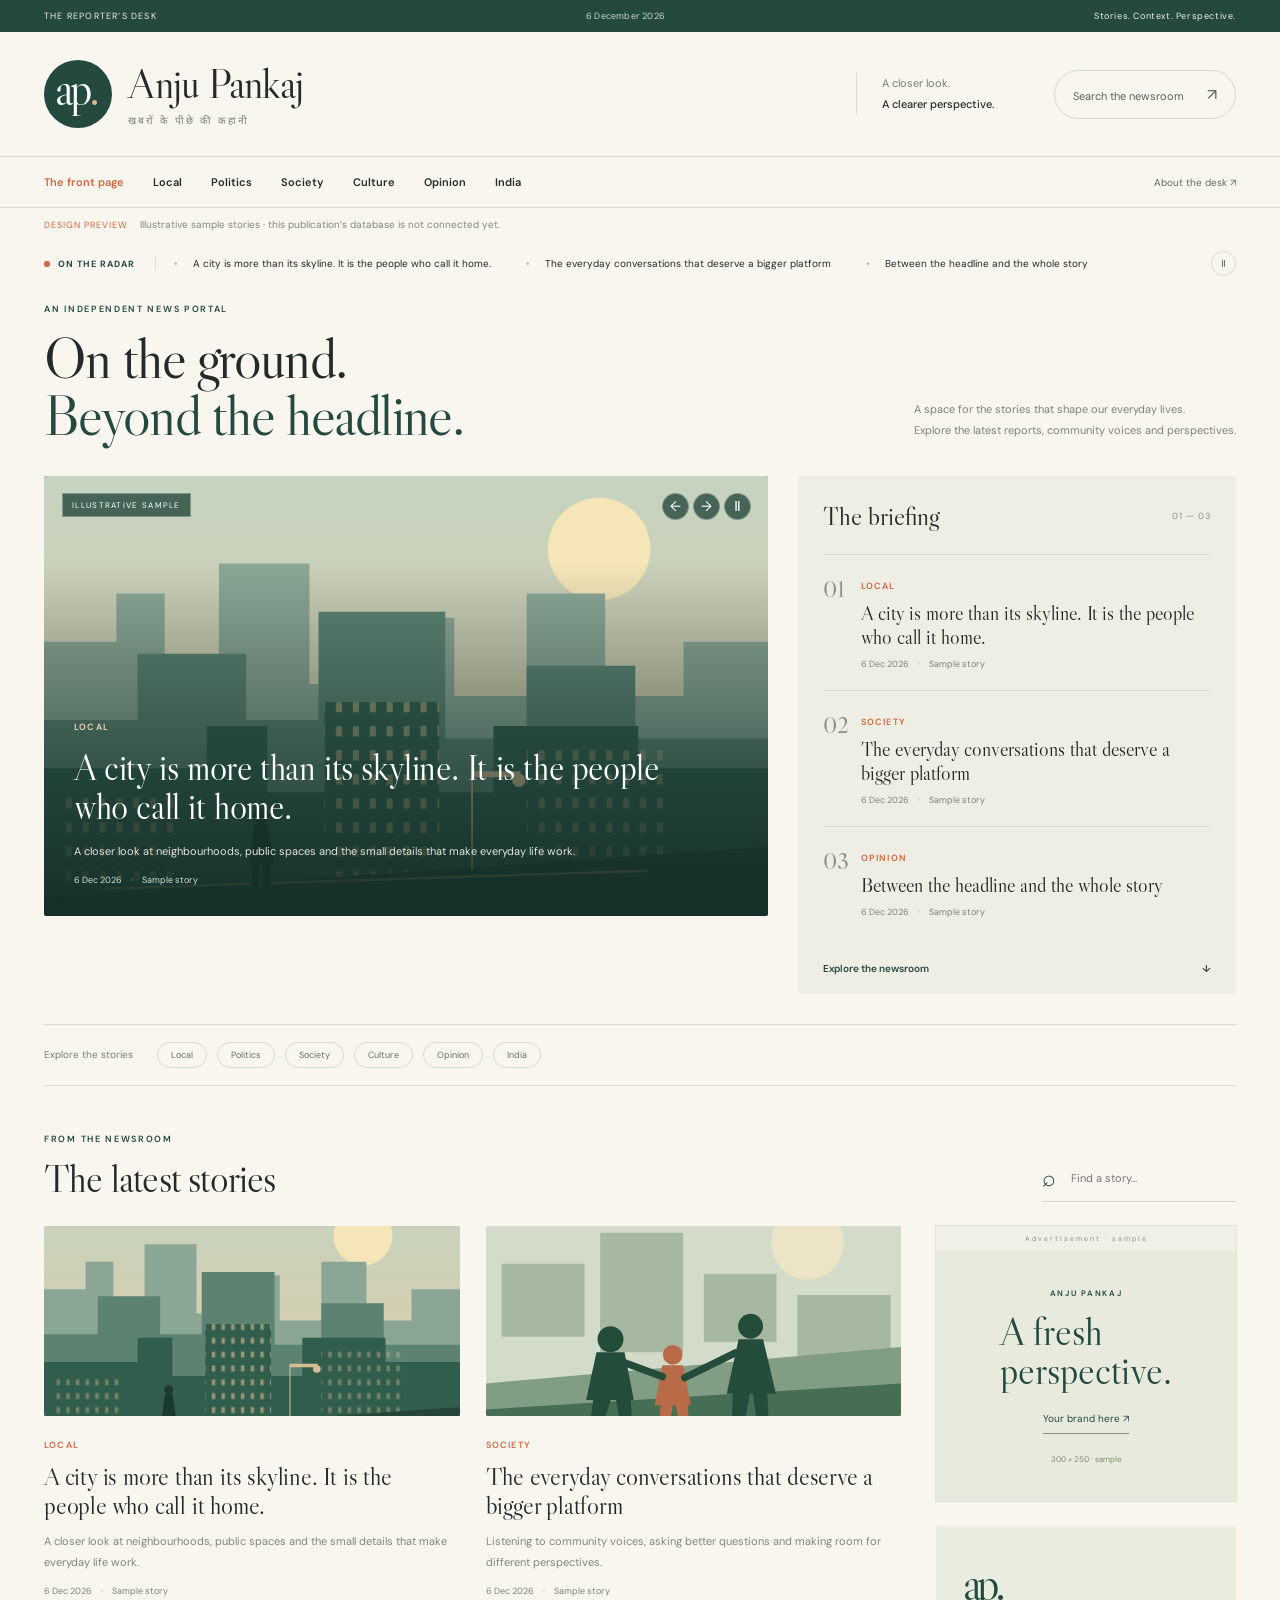
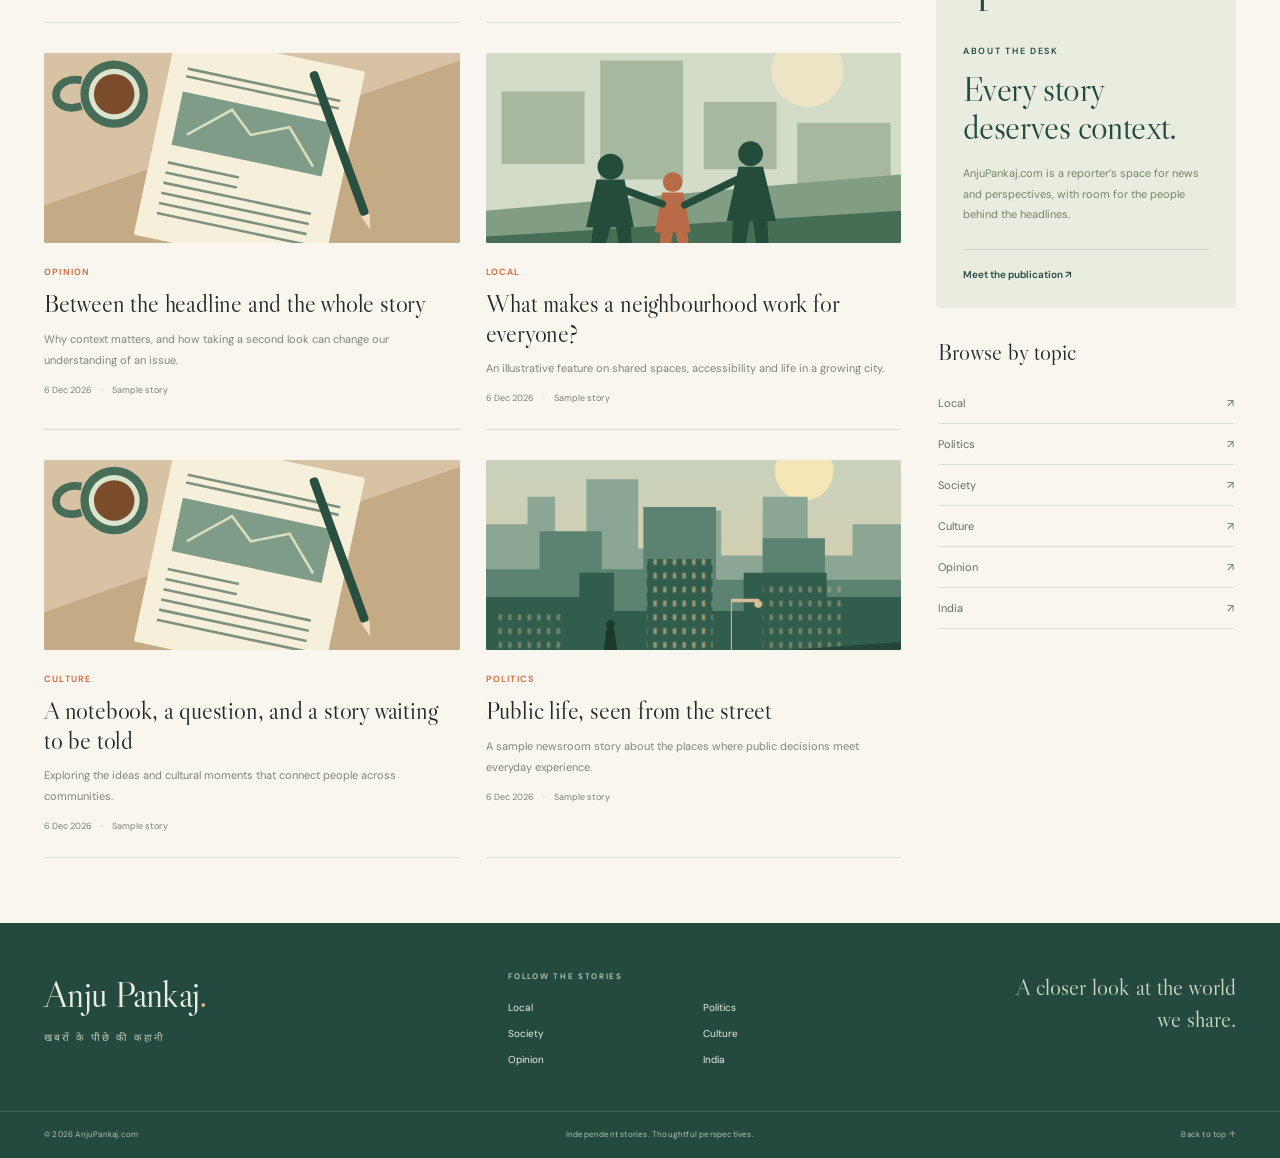
==== index.html @ fd70f6ae "Build independent AnjuPankaj reporter portal with editorial design, CMS, ads and Hostinger uploader" ====
<!doctype html><html lang="en"><head><meta charset="utf-8"><meta name="viewport" content="width=device-width,initial-scale=1"><title>Anju Pankaj | The Reporter’s Desk</title><meta name="description" content="Anju Pankaj — news, perspectives and stories from the ground."><meta name="theme-color" content="#244a40"><link rel="icon" href="/favicon.svg"><link rel="stylesheet" href="/portal.css?v=1"></head><body>
<div class="edition-bar"><div class="shell"><span>THE REPORTER’S DESK</span><time id="editionDate"></time><span class="edition-right">Stories. Context. Perspective.</span></div></div>
<header class="masthead shell"><a class="brand" href="/" aria-label="Anju Pankaj home"><span class="brand-icon">ap<span>.</span></span><span class="brand-name">Anju Pankaj<small>खबरों के पीछे की कहानी</small></span></a><div class="masthead-note">A closer look.<br><strong>A clearer perspective.</strong></div><button class="search-open" onclick="document.getElementById('search').focus()" aria-label="Search stories">Search the newsroom <span>↗</span></button></header>
<div class="nav-wrap"><nav class="shell navigation" aria-label="Categories"><div id="categoryNav"><a href="/" class="selected">The front page</a></div><a href="#about" class="desk-link">About the desk ↗</a></nav></div>
<div id="previewNotice" class="preview-note shell" hidden>DESIGN PREVIEW <span>Illustrative sample stories · this publication’s database is not connected yet.</span></div>
<div class="shell ticker"><span class="live-label"><i></i> ON THE RADAR</span><div id="recentLinks" class="ticker-links"></div><button id="tickerPause" type="button" onclick="toggleTicker()" aria-label="Pause recent headlines" aria-pressed="false">Ⅱ</button></div>
<main class="shell" id="mainContent"><section class="desk-intro" id="deskIntro"><div><span class="eyebrow">AN INDEPENDENT NEWS PORTAL</span><h1>On the ground.<br><em>Beyond the headline.</em></h1></div><p>A space for the stories that shape our everyday lives.<br>Explore the latest reports, community voices and perspectives.</p></section>
<section id="featuredSection" class="featured-layout" aria-label="Featured stories"><div id="featuredStory"></div><aside class="briefing"><div class="section-title"><h2>The briefing</h2><span>01 — 03</span></div><div id="briefingPosts"></div><a class="text-link" href="#latest">Explore the newsroom <span>↓</span></a></aside></section>
<div class="topic-strip"><span>Explore the stories</span><div id="topicLinks"></div></div>
<section id="latest" class="latest-section"><div class="section-title large"><div><span class="eyebrow">FROM THE NEWSROOM</span><h2 id="feedTitle">The latest stories<span>.</span></h2></div><label class="search-box"><span aria-hidden="true">⌕</span><input id="search" type="search" placeholder="Find a story…" aria-label="Search posts"></label></div><p id="feedState" role="status" aria-live="polite"></p><div class="news-layout"><div><div id="storyGrid" class="story-grid"></div><button id="loadMore" class="load-more" onclick="loadMoreStories()" hidden>More from the newsroom <span>↓</span></button></div><aside class="right-rail"><div id="homeAd"></div><div class="desk-card" id="about"><span class="monogram">ap.</span><span class="eyebrow">ABOUT THE DESK</span><h2>Every story<br>deserves context.</h2><p>AnjuPankaj.com is a reporter’s space for news and perspectives, with room for the people behind the headlines.</p><a class="text-link" href="/?page=about">Meet the publication ↗</a></div><div class="rail-topics"><h3>Browse by topic</h3><div id="railCategories"></div></div></aside></div></section></main>
<footer><div class="shell footer-main"><a class="footer-brand" href="/">Anju Pankaj<span>.</span><small>खबरों के पीछे की कहानी</small></a><div><span class="eyebrow">FOLLOW THE STORIES</span><nav id="footerCategories" aria-label="Footer categories"></nav></div><p>A closer look at the world<br>we share.</p></div><div class="shell footer-bottom"><span>© <span id="year"></span> AnjuPankaj.com</span><span>Independent stories. Thoughtful perspectives.</span><a href="#top" onclick="window.scrollTo({top:0,behavior:'smooth'});return false">Back to top ↑</a></div></footer>
<script src="/db-config.js"></script><script src="/media-urls.js"></script><script src="/db-client.js"></script><script src="/content-safe.js"></script><script src="/ads-render.js"></script><script src="/sample-content.js"></script><script src="/portal.js"></script></body></html>
---- portal.css ----
@import url('https://fonts.googleapis.com/css2?family=DM+Sans:wght@400;500;600;700&family=Libre+Caslon+Display&family=Noto+Sans+Devanagari:wght@400;500;600;700&display=swap');
:root{--paper:#f8f6ef;--ink:#252a29;--green:#244a40;--accent:#d7663b;--line:#d9dcd2;--muted:#767d75;--serif:'Libre Caslon Display',Georgia,serif}*{box-sizing:border-box}body{margin:0;background:var(--paper);color:var(--ink);font-family:'DM Sans','Noto Sans Devanagari',sans-serif;font-size:14px}a{color:inherit;text-decoration:none}a:hover{color:var(--accent)}button,input{font:inherit}button{cursor:pointer}button,a,input{touch-action:manipulation}a:focus-visible,button:focus-visible,input:focus-visible{outline:3px solid var(--accent);outline-offset:5px}[hidden]{display:none!important}img{max-width:100%;display:block}.shell{max-width:1340px;margin:auto;padding-left:44px;padding-right:44px}.edition-bar{background:var(--green);color:#f0eee5;font-size:9px;letter-spacing:1.2px}.edition-bar>.shell{height:32px;display:flex;align-items:center;justify-content:space-between}.edition-bar time{letter-spacing:.2px;color:#c8d6cc}.edition-right{letter-spacing:.6px}.masthead{height:124px;display:flex;align-items:center;justify-content:space-between}.brand{display:flex;align-items:center;gap:16px}.brand-icon{display:block;font-family:var(--serif);font-size:48px;font-weight:500;letter-spacing:-4px;width:68px;height:68px;line-height:1.2;background:var(--green);color:white;border-radius:50%;text-align:center;padding-right:6px}.brand-icon>span{color:#e6b490}.brand-name{font:42px var(--serif);letter-spacing:-1px;line-height:1}.brand-name small{display:block;font-family:'Noto Sans Devanagari';font-size:10px;letter-spacing:2px;color:#7b8279;margin-top:13px}.masthead-note{font-size:11px;line-height:1.9;color:var(--muted);border-left:1px solid var(--line);padding-left:25px;margin-left:auto;margin-right:60px}.masthead-note strong{font-weight:500;color:var(--ink)}.search-open{border:1px solid #d4d9cf;background:transparent;border-radius:30px;padding:13px 18px;font-size:11px;color:#586456}.search-open span{margin-left:20px;font-size:16px}.nav-wrap{border-top:1px solid var(--line);border-bottom:1px solid var(--line)}.navigation{min-height:50px;display:flex;align-items:center;justify-content:space-between;gap:20px}.navigation #categoryNav{display:flex;align-items:center;gap:29px;font-size:11px;font-weight:600;overflow-x:auto;scrollbar-width:none}.navigation a{white-space:nowrap;padding:17px 0;display:block}.navigation a.selected{color:var(--accent)}.desk-link{color:#5f6c60;font-size:10px;flex-shrink:0}.preview-note{font-size:9px;letter-spacing:1px;color:var(--accent);padding-top:10px;display:flex;align-items:center;gap:12px}.preview-note span{letter-spacing:0;color:#83897f;font-size:10px}.ticker{display:flex;gap:20px;align-items:center;margin-top:20px;margin-bottom:27px;font-size:10px;overflow:hidden}.live-label{display:flex;align-items:center;gap:8px;font-size:9px;letter-spacing:1px;white-space:nowrap;color:var(--green);font-weight:700}.live-label i{width:6px;height:6px;background:var(--accent);border-radius:50%}.ticker-links{flex:1;overflow:hidden;border-left:1px solid var(--line);white-space:nowrap}.ticker-track{display:flex;gap:35px;min-width:max-content;animation:ticker 32s linear infinite;padding-left:18px}.ticker-links a{display:block}.ticker-links a:before{content:'•';color:#aab4a6;margin-right:15px}.ticker:hover .ticker-track,.ticker:focus-within .ticker-track,.ticker.paused .ticker-track{animation-play-state:paused}.ticker button{border:1px solid var(--line);background:transparent;color:#60745d;border-radius:50%;width:25px;height:25px;flex-shrink:0}@keyframes ticker{to{transform:translateX(-100%)}}.eyebrow{font-size:9px;font-weight:600;letter-spacing:1.7px;color:var(--green);display:block}.desk-intro{display:flex;align-items:flex-end;justify-content:space-between;gap:30px;margin-bottom:32px}.desk-intro h1{font:58px/.98 var(--serif);font-weight:400;letter-spacing:-1.7px;margin:15px 0 0}.desk-intro h1 em{font-style:normal;color:var(--green)}.desk-intro>p{font-size:11px;color:#7d837a;line-height:1.9;margin:0 0 3px;max-width:370px}.featured-layout{display:grid;grid-template-columns:minmax(0,1.65fr) minmax(280px,1fr);gap:30px;align-items:stretch}.featured-card{position:relative;height:440px;overflow:hidden;border-radius:3px;color:white;background:#264237}.featured-card>a{position:absolute;inset:0}.featured-card img{width:100%;height:100%;object-fit:cover}.featured-card:after{content:'';position:absolute;inset:0;background:linear-gradient(0deg,#152d27ed,transparent 80%);pointer-events:none}.featured-copy{position:absolute;inset:auto 30px 30px;z-index:1;pointer-events:none}.featured-copy a{pointer-events:auto}.featured-copy .category-label{color:#f0d1b8}.featured-copy h2{font:36px/1.08 var(--serif);letter-spacing:-.4px;font-weight:400;max-width:94%;margin:15px 0}.featured-copy p{font-size:11px;color:#e1e6dc;line-height:1.7;max-width:85%;margin:0}.category-label{font-size:9px;letter-spacing:1.2px;text-transform:uppercase;font-weight:600;color:var(--accent)}.meta{font-size:9px;color:#7b857b;display:flex;gap:9px;align-items:center;margin-top:13px}.featured-copy .meta{color:#d3dfd4}.sample-label{position:absolute;z-index:2;top:17px;left:18px;padding:6px 9px;border:1px solid #ffffff50;background:#183d32bb;font-size:8px;letter-spacing:1.3px;color:#fff}.hero-controls{position:absolute;right:17px;top:17px;z-index:3;display:flex;gap:4px}.hero-controls button{width:27px;height:27px;background:#183d32bb;color:#fff;border:1px solid #ffffff50;border-radius:50%}.briefing{background:#eeeee4;padding:24px 25px 19px;border-radius:3px}.section-title{display:flex;align-items:center;justify-content:space-between;margin-bottom:22px;gap:16px}.section-title h2{font:26px var(--serif);margin:0;font-weight:400}.section-title>span{font-size:9px;color:#8b9786;letter-spacing:1px}.brief-item{display:grid;grid-template-columns:25px 1fr;gap:13px;padding:20px 0;border-top:1px solid #d6d9cc}.brief-number{font:23px var(--serif);color:#879380}.brief-item h3{font:20px/1.2 var(--serif);font-weight:400;margin:8px 0 0}.brief-item .meta{margin-top:9px}.text-link{font-size:10px;color:var(--green);display:flex;justify-content:space-between;align-items:center;font-weight:600}.briefing>.text-link{margin-top:20px;padding-top:4px}.topic-strip{display:flex;align-items:center;gap:24px;border-top:1px solid var(--line);border-bottom:1px solid var(--line);padding:17px 0;margin:30px 0 47px}.topic-strip>span{font-size:10px;color:#78836f;white-space:nowrap}.topic-strip>div{display:flex;gap:10px;flex-wrap:wrap}.topic-strip a{font-size:9px;border:1px solid #d6dcd0;border-radius:20px;padding:6px 13px;color:#65745f}.large{align-items:flex-end;margin-bottom:24px}.large h2{font-size:39px;margin-top:9px;letter-spacing:-.8px}.large h2>span{color:var(--accent)}.search-box{display:flex;gap:10px;align-items:center;border-bottom:1px solid #cfd8ca;padding:8px 0;color:var(--green)}.search-box>span{font-size:23px}.search-box input{border:0;background:transparent;width:170px;font-size:11px;padding:5px;color:var(--ink)}.news-layout{display:grid;grid-template-columns:minmax(0,1fr) 300px;gap:35px}.story-grid{display:grid;grid-template-columns:1fr 1fr;column-gap:26px;row-gap:30px}.story-card{padding-bottom:25px;border-bottom:1px solid var(--line);min-width:0}.story-image{display:block;height:190px;background:#e3e8de;overflow:hidden;margin-bottom:18px;border-radius:2px}.story-image img{height:100%;width:100%;object-fit:cover;transition:transform .3s}.story-image:hover img{transform:scale(1.03)}.story-card h3{font:25px/1.18 var(--serif);font-weight:400;letter-spacing:-.2px;margin:10px 0}.story-card p{font-size:11px;color:#80877d;line-height:1.9;margin:0;display:-webkit-box;-webkit-line-clamp:2;-webkit-box-orient:vertical;overflow:hidden}.load-more{width:100%;background:transparent;border:1px solid #d0d8cb;padding:14px 20px;font-size:11px;color:var(--green);display:flex;align-items:center;justify-content:space-between;margin-top:30px}.right-rail{display:flex;flex-direction:column;gap:25px}.desk-card{padding:27px;background:#e9eddf;color:var(--green);border-radius:3px}.monogram{display:block;font:48px var(--serif);letter-spacing:-5px;margin-bottom:32px}.desk-card h2{font:35px/1.1 var(--serif);font-weight:400;margin:13px 0 16px;letter-spacing:-.6px}.desk-card p{font-size:11px;line-height:1.9;color:#77836b}.desk-card .text-link{padding-top:18px;margin-top:24px;border-top:1px solid #cfd7c2}.rail-topics{padding:5px 2px}.rail-topics h3{font:23px var(--serif);font-weight:400;margin:0 0 17px}.rail-topics a{display:flex;justify-content:space-between;padding:13px 0;border-bottom:1px solid var(--line);font-size:11px;color:#63715e}.ad-wrap{width:300px;max-width:100%;margin:0 auto;background:#f0f0e7;border:1px solid #dfe2d4}.ad-label{display:block;text-align:center;font-size:7px;letter-spacing:2px;color:#8a9581;padding:8px 0}.rail-ad{width:298px;height:250px;display:flex;align-items:center;justify-content:center;flex-direction:column;background:#e7eadd;color:var(--green);padding:20px}.rail-ad .eyebrow{font-size:8px}.rail-ad strong{font:39px/1 var(--serif);font-weight:400;margin:14px 0}.rail-ad em{font-style:normal;font-size:10px;border-bottom:1px solid #829478;padding:8px 0}.rail-ad .size{font-size:8px;margin-top:20px;color:#7c8e70}.direct-banner,.direct-banner img{width:300px;height:250px;display:block;object-fit:cover}.story-grid>.feed-ad{grid-column:1/-1}#feedState{font-size:12px;color:#687762;line-height:1.8}.empty-state{padding:45px 20px;background:#eef0e7;border:1px solid var(--line);grid-column:1/-1;line-height:1.8}.empty-state h2{font:30px var(--serif);font-weight:400}.article-layout{display:grid;grid-template-columns:minmax(0,1fr) 300px;gap:40px;padding:28px 0 55px}.article-page{max-width:800px}.article-page h1{font:54px/1.1 var(--serif);font-weight:400;letter-spacing:-1px;margin:25px 0}.article-hero{width:100%;height:auto;max-height:520px;object-fit:cover;margin:30px 0}.article-body{font-size:17px;line-height:1.95;color:#495747;overflow-wrap:anywhere}.article-body img{max-width:100%;height:auto;margin:20px auto}.article-body table{display:block;overflow:auto}.article-body blockquote{border-left:3px solid var(--accent);padding:12px 20px;margin-left:0;background:#edf0e6}.article-tags{display:flex;flex-wrap:wrap;gap:10px;margin-top:28px}.article-tags a{border:1px solid var(--line);padding:8px 12px;font-size:11px}.no-image{height:100%;width:100%;display:grid;place-items:center;background:#dce4d7;font:48px var(--serif);color:#70826b}.about-page{max-width:760px;padding:35px 0 60px}.about-page h1{font:60px var(--serif);font-weight:400}.about-page p{font-size:16px;line-height:1.9;color:#697565}footer{background:var(--green);color:#ebeee2;margin-top:65px}.footer-main{display:grid;grid-template-columns:1.1fr 1fr .8fr;gap:50px;align-items:start;padding-top:48px;padding-bottom:45px}.footer-brand{font:37px var(--serif);letter-spacing:-.7px}.footer-brand>span{color:#e4ac82}.footer-brand small{display:block;font:10px 'Noto Sans Devanagari';letter-spacing:2px;margin-top:15px;color:#bccab5}.footer-main .eyebrow{color:#b8c9b1;font-size:8px}.footer-main nav{display:grid;grid-template-columns:1fr 1fr;gap:13px;font-size:10px;margin-top:20px}.footer-main>p{font:23px/1.4 var(--serif);margin:0;text-align:right;color:#cbd7c0}.footer-bottom{border-top:1px solid #ffffff20;padding-top:17px;padding-bottom:19px;display:flex;justify-content:space-between;gap:20px;font-size:8px;letter-spacing:.2px;color:#b0c4a9}
@media(max-width:1050px){.shell{padding-left:26px;padding-right:26px}.masthead-note{margin-right:25px}.navigation #categoryNav{gap:20px}.desk-intro h1{font-size:51px}.desk-intro>p{max-width:285px}.featured-layout{gap:24px;grid-template-columns:minmax(0,1.4fr) minmax(270px,1fr)}.featured-copy h2{font-size:32px}.briefing{padding:22px}.news-layout{gap:26px}.story-image{height:150px}.story-card h3{font-size:23px}.footer-main{gap:25px}}@media(max-width:780px){.masthead{height:110px}.masthead-note{display:none}.brand-name{font-size:36px}.brand-icon{width:60px;height:60px;font-size:42px}.desk-intro{align-items:flex-start}.desk-intro>p{max-width:220px}.featured-layout{grid-template-columns:1fr}.featured-card{height:420px}.briefing{padding:22px;display:grid;grid-template-columns:1fr}.briefing #briefingPosts{display:grid;grid-template-columns:repeat(3,1fr);gap:18px}.brief-item{display:block;padding:16px 0 0}.brief-number{font-size:17px}.brief-item h3{font-size:20px}.briefing>.text-link{margin-top:15px}.news-layout{grid-template-columns:minmax(0,1fr) 300px;gap:20px}.story-grid{grid-template-columns:1fr;gap:22px}.story-image{height:210px}.topic-strip{gap:15px}.article-layout{display:block}.article-rail{margin-top:35px}.footer-main{grid-template-columns:1fr 1fr}.footer-main>p{display:none}}@media(max-width:600px){.shell{padding-left:20px;padding-right:20px}.edition-right{display:none}.edition-bar>.shell{height:29px;font-size:8px}.brand{gap:11px}.brand-icon{width:48px;height:48px;font-size:35px;padding-right:4px;letter-spacing:-3px}.brand-name{font-size:31px}.brand-name small{font-size:8px;margin-top:10px;letter-spacing:1px}.masthead{height:98px}.search-open{font-size:0;border:0;padding:5px}.search-open span{font-size:24px;margin:0}.navigation{min-height:48px;padding-right:0;gap:0}.navigation #categoryNav{gap:22px;font-size:11px;padding-right:20px}.navigation a{padding:16px 0}.desk-link{display:none!important}.preview-note{display:block;font-size:8px;padding-top:11px;line-height:1.7}.preview-note span{display:block;font-size:9px}.ticker{gap:12px;margin-top:16px;margin-bottom:23px}.live-label{font-size:8px;letter-spacing:.5px}.ticker-links{font-size:10px}.desk-intro{display:block;margin-bottom:25px}.desk-intro h1{font-size:48px;letter-spacing:-1.6px}.desk-intro>p{max-width:100%;margin-top:17px;font-size:11px}.desk-intro>p br{display:none}.eyebrow{font-size:8px;letter-spacing:1.4px}.featured-card{height:410px}.featured-copy{inset:auto 22px 24px}.featured-copy h2{font-size:33px;max-width:100%;line-height:1.08}.featured-copy p{max-width:100%;font-size:10px}.featured-layout{gap:20px}.briefing{padding:22px}.briefing #briefingPosts{grid-template-columns:1fr;gap:0}.brief-item{display:grid;grid-template-columns:25px 1fr;padding:16px 0}.brief-item h3{font-size:23px}.brief-number{font-size:20px}.brief-item .meta{margin-top:9px}.briefing .section-title{margin-bottom:5px}.briefing>.text-link{margin-top:5px}.topic-strip{display:block;margin:24px 0 35px;padding:15px 0}.topic-strip>div{margin-top:12px;flex-wrap:nowrap;overflow-x:auto;scrollbar-width:none;padding-bottom:4px}.topic-strip a{white-space:nowrap}.large{display:block}.large h2{font-size:36px}.search-box{margin-top:20px}.search-box input{width:100%}.news-layout{display:block}.story-grid{grid-template-columns:1fr;gap:22px}.story-image{height:220px}.story-card{padding-bottom:22px}.story-card h3{font-size:28px}.story-card p{font-size:11px}.right-rail{margin-top:35px}.desk-card{padding:27px}.rail-topics{margin-top:5px}.footer-main{grid-template-columns:1fr;gap:34px;padding-top:35px;padding-bottom:30px}.footer-brand{font-size:36px}.footer-main nav{grid-template-columns:repeat(3,1fr);gap:15px}.footer-bottom{flex-wrap:wrap;gap:15px;font-size:8px}.footer-bottom>span:nth-child(2){display:none}.article-page h1{font-size:39px}.article-body{font-size:16px}.about-page h1{font-size:48px}.featured-copy .meta{font-size:8px}footer{margin-top:45px}}
@media(prefers-reduced-motion:reduce){*{scroll-behavior:auto!important;transition:none!important;animation:none!important}.ticker-links{overflow-x:auto}}
.ad-wrap{border:0;outline:1px solid #dfe2d4}.rail-ad{width:300px}@media(max-width:360px){.shell{padding-left:10px;padding-right:10px}.featured-copy{left:18px;right:18px}.brand-name{font-size:28px}.briefing{padding:18px}.featured-copy h2{font-size:30px}}
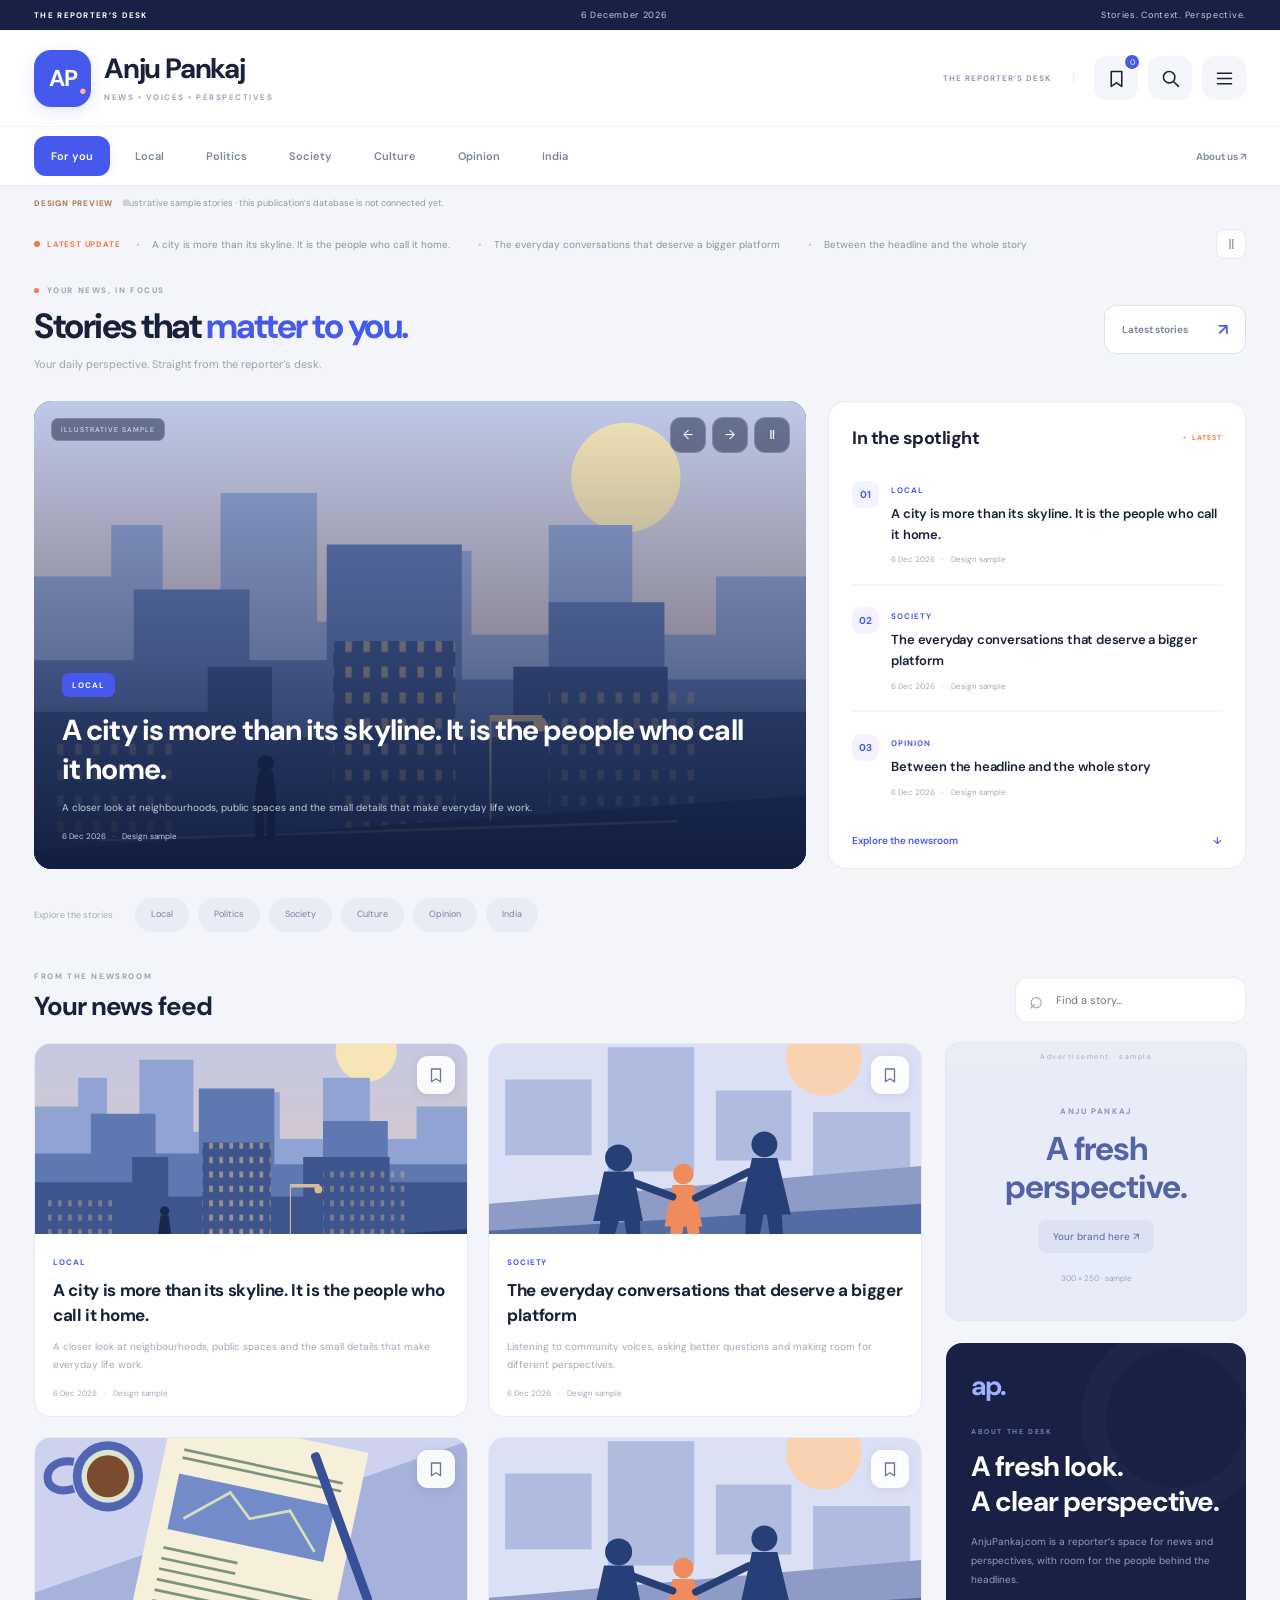
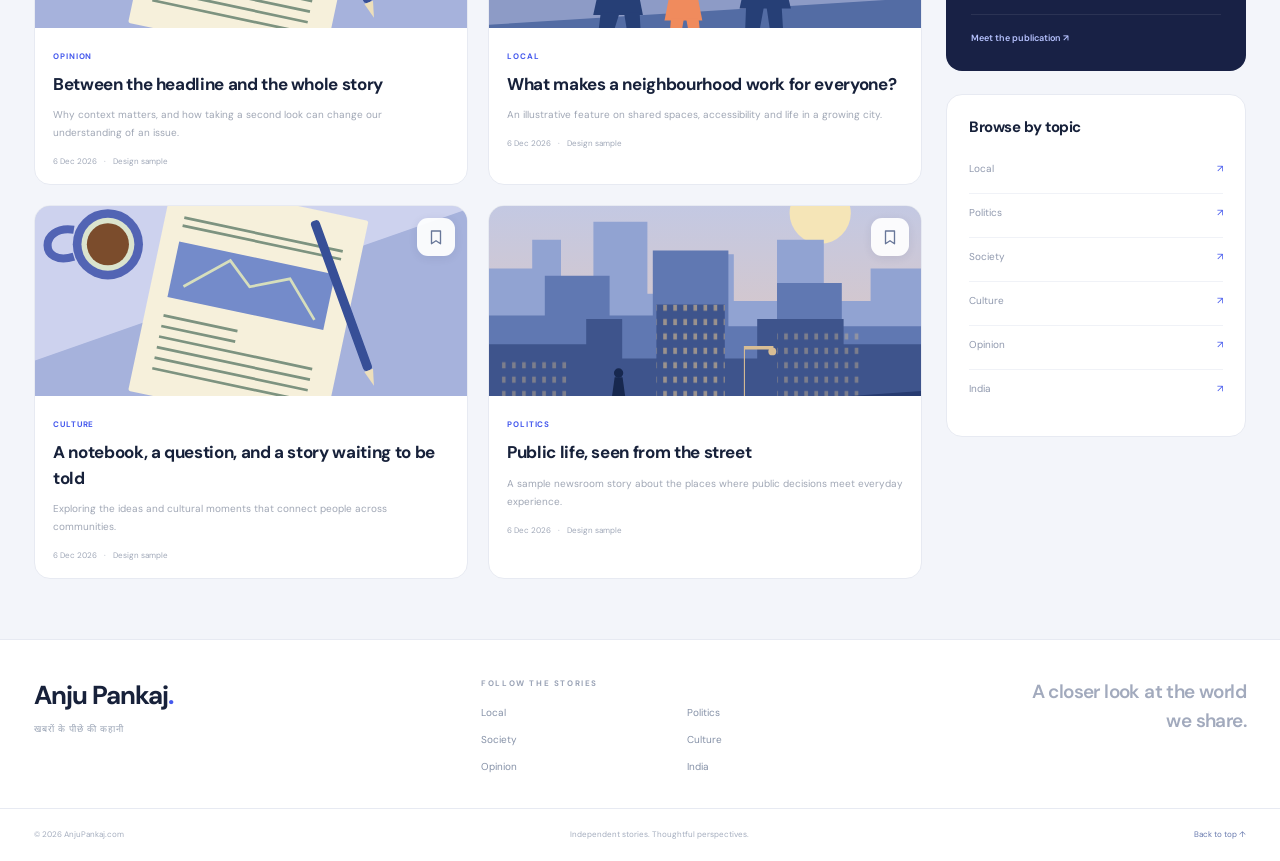
==== commit 720feab1: "Redesign as mobile-first news app with bottom navigation, topic sheet and saved stories" ====
--- a/index.html
+++ b/index.html
@@ -1,12 +1,14 @@
-<!doctype html><html lang="en"><head><meta charset="utf-8"><meta name="viewport" content="width=device-width,initial-scale=1"><title>Anju Pankaj | The Reporter’s Desk</title><meta name="description" content="Anju Pankaj — news, perspectives and stories from the ground."><meta name="theme-color" content="#244a40"><link rel="icon" href="/favicon.svg"><link rel="stylesheet" href="/portal.css?v=1"></head><body>
+<!doctype html><html lang="en"><head><meta charset="utf-8"><meta name="viewport" content="width=device-width,initial-scale=1"><title>Anju Pankaj | The Reporter’s Desk</title><meta name="description" content="Anju Pankaj — news, perspectives and stories from the ground."><meta name="apple-mobile-web-app-capable" content="yes"><meta name="mobile-web-app-capable" content="yes"><meta name="theme-color" content="#182145"><link rel="icon" href="/favicon.svg"><link rel="stylesheet" href="/portal.css?v=2-mobile"></head><body>
 <div class="edition-bar"><div class="shell"><span>THE REPORTER’S DESK</span><time id="editionDate"></time><span class="edition-right">Stories. Context. Perspective.</span></div></div>
-<header class="masthead shell"><a class="brand" href="/" aria-label="Anju Pankaj home"><span class="brand-icon">ap<span>.</span></span><span class="brand-name">Anju Pankaj<small>खबरों के पीछे की कहानी</small></span></a><div class="masthead-note">A closer look.<br><strong>A clearer perspective.</strong></div><button class="search-open" onclick="document.getElementById('search').focus()" aria-label="Search stories">Search the newsroom <span>↗</span></button></header>
-<div class="nav-wrap"><nav class="shell navigation" aria-label="Categories"><div id="categoryNav"><a href="/" class="selected">The front page</a></div><a href="#about" class="desk-link">About the desk ↗</a></nav></div>
+<header class="app-header"><div class="shell masthead"><a class="brand" href="/" aria-label="Anju Pankaj home"><span class="brand-icon">AP<span>•</span></span><span class="brand-name">Anju Pankaj<small>NEWS • VOICES • PERSPECTIVES</small></span></a><div class="header-actions"><span class="edition-pill">THE REPORTER’S DESK</span><a class="icon-button header-saved" href="/?view=saved" aria-label="Saved stories"><svg viewBox="0 0 24 24" aria-hidden="true"><path d="M6 4h12v17l-6-4-6 4z"/></svg><span data-saved-count>0</span></a><button class="search-open icon-button" onclick="focusSearch()" aria-label="Search stories"><svg viewBox="0 0 24 24" aria-hidden="true"><circle cx="10.5" cy="10.5" r="6.5"/><path d="m16 16 5 5"/></svg></button><button class="icon-button topics-open" onclick="openTopics()" aria-label="Open topics"><svg viewBox="0 0 24 24" aria-hidden="true"><path d="M4 6h16M4 12h16M4 18h16"/></svg></button></div></div></header>
+<div class="nav-wrap"><nav class="shell navigation" aria-label="Categories"><div id="categoryNav"><a href="/" class="selected">For you</a></div><a href="#about" class="desk-link">About us ↗</a></nav></div>
 <div id="previewNotice" class="preview-note shell" hidden>DESIGN PREVIEW <span>Illustrative sample stories · this publication’s database is not connected yet.</span></div>
-<div class="shell ticker"><span class="live-label"><i></i> ON THE RADAR</span><div id="recentLinks" class="ticker-links"></div><button id="tickerPause" type="button" onclick="toggleTicker()" aria-label="Pause recent headlines" aria-pressed="false">Ⅱ</button></div>
-<main class="shell" id="mainContent"><section class="desk-intro" id="deskIntro"><div><span class="eyebrow">AN INDEPENDENT NEWS PORTAL</span><h1>On the ground.<br><em>Beyond the headline.</em></h1></div><p>A space for the stories that shape our everyday lives.<br>Explore the latest reports, community voices and perspectives.</p></section>
-<section id="featuredSection" class="featured-layout" aria-label="Featured stories"><div id="featuredStory"></div><aside class="briefing"><div class="section-title"><h2>The briefing</h2><span>01 — 03</span></div><div id="briefingPosts"></div><a class="text-link" href="#latest">Explore the newsroom <span>↓</span></a></aside></section>
+<div class="shell ticker"><span class="live-label"><i></i> LATEST UPDATE</span><div id="recentLinks" class="ticker-links"></div><button id="tickerPause" type="button" onclick="toggleTicker()" aria-label="Pause recent headlines" aria-pressed="false">Ⅱ</button></div>
+<main class="shell" id="mainContent"><section class="desk-intro" id="deskIntro"><div><span class="eyebrow"><i></i> YOUR NEWS, IN FOCUS</span><h1>Stories that <em>matter to you.</em></h1><p>Your daily perspective. Straight from the reporter’s desk.</p></div><a class="today-button" href="#latest">Latest stories <span>↗</span></a></section>
+<section id="featuredSection" class="featured-layout" aria-label="Featured stories"><div id="featuredStory"></div><aside class="briefing"><div class="section-title"><h2>In the spotlight</h2><span class="live-dot">LATEST</span></div><div id="briefingPosts"></div><a class="text-link" href="#latest">Explore the newsroom <span>↓</span></a></aside></section>
 <div class="topic-strip"><span>Explore the stories</span><div id="topicLinks"></div></div>
-<section id="latest" class="latest-section"><div class="section-title large"><div><span class="eyebrow">FROM THE NEWSROOM</span><h2 id="feedTitle">The latest stories<span>.</span></h2></div><label class="search-box"><span aria-hidden="true">⌕</span><input id="search" type="search" placeholder="Find a story…" aria-label="Search posts"></label></div><p id="feedState" role="status" aria-live="polite"></p><div class="news-layout"><div><div id="storyGrid" class="story-grid"></div><button id="loadMore" class="load-more" onclick="loadMoreStories()" hidden>More from the newsroom <span>↓</span></button></div><aside class="right-rail"><div id="homeAd"></div><div class="desk-card" id="about"><span class="monogram">ap.</span><span class="eyebrow">ABOUT THE DESK</span><h2>Every story<br>deserves context.</h2><p>AnjuPankaj.com is a reporter’s space for news and perspectives, with room for the people behind the headlines.</p><a class="text-link" href="/?page=about">Meet the publication ↗</a></div><div class="rail-topics"><h3>Browse by topic</h3><div id="railCategories"></div></div></aside></div></section></main>
+<section id="latest" class="latest-section"><div class="section-title large"><div><span class="eyebrow">FROM THE NEWSROOM</span><h2 id="feedTitle">Your news feed<span>.</span></h2></div><label class="search-box"><span aria-hidden="true">⌕</span><input id="search" type="search" inputmode="search" enterkeyhint="search" placeholder="Find a story…" aria-label="Search posts"></label></div><p id="feedState" role="status" aria-live="polite"></p><div class="news-layout"><div><div id="storyGrid" class="story-grid"></div><button id="loadMore" class="load-more" onclick="loadMoreStories()" hidden>More from the newsroom <span>↓</span></button></div><aside class="right-rail"><div id="homeAd"></div><div class="desk-card" id="about"><span class="monogram">ap.</span><span class="eyebrow">ABOUT THE DESK</span><h2>A fresh look.<br>A clear perspective.</h2><p>AnjuPankaj.com is a reporter’s space for news and perspectives, with room for the people behind the headlines.</p><a class="text-link" href="/?page=about">Meet the publication ↗</a></div><div class="rail-topics"><h3>Browse by topic</h3><div id="railCategories"></div></div></aside></div></section></main>
 <footer><div class="shell footer-main"><a class="footer-brand" href="/">Anju Pankaj<span>.</span><small>खबरों के पीछे की कहानी</small></a><div><span class="eyebrow">FOLLOW THE STORIES</span><nav id="footerCategories" aria-label="Footer categories"></nav></div><p>A closer look at the world<br>we share.</p></div><div class="shell footer-bottom"><span>© <span id="year"></span> AnjuPankaj.com</span><span>Independent stories. Thoughtful perspectives.</span><a href="#top" onclick="window.scrollTo({top:0,behavior:'smooth'});return false">Back to top ↑</a></div></footer>
-<script src="/db-config.js"></script><script src="/media-urls.js"></script><script src="/db-client.js"></script><script src="/content-safe.js"></script><script src="/ads-render.js"></script><script src="/sample-content.js"></script><script src="/portal.js"></script></body></html>
+<nav class="bottom-nav" aria-label="Mobile navigation"><a href="/" data-bottom="home"><svg viewBox="0 0 24 24" aria-hidden="true"><path d="m3 10 9-7 9 7v11h-7v-7h-4v7H3z"/></svg><span>Home</span></a><button type="button" onclick="openTopics()" data-bottom="topics"><svg viewBox="0 0 24 24" aria-hidden="true"><rect x="3" y="3" width="7" height="7" rx="1"/><rect x="14" y="3" width="7" height="7" rx="1"/><rect x="3" y="14" width="7" height="7" rx="1"/><rect x="14" y="14" width="7" height="7" rx="1"/></svg><span>Topics</span></button><button type="button" onclick="focusSearch()" data-bottom="search"><svg viewBox="0 0 24 24" aria-hidden="true"><circle cx="10.5" cy="10.5" r="6.5"/><path d="m16 16 5 5"/></svg><span>Search</span></button><a href="/?view=saved" data-bottom="saved"><svg viewBox="0 0 24 24" aria-hidden="true"><path d="M6 4h12v17l-6-4-6 4z"/></svg><span>Saved <b data-saved-count>0</b></span></a></nav>
+<dialog id="topicsDialog" class="topics-dialog"><div class="dialog-grip"></div><header><div><span class="eyebrow">MAKE IT YOUR NEWS</span><h2>Explore topics</h2></div><button class="icon-button" onclick="closeTopics()" aria-label="Close topics">×</button></header><div id="topicsDialogLinks"></div><p>Choose a topic to browse its latest published stories.</p></dialog><div id="saveToast" class="save-toast" role="status" aria-live="polite"></div>
+<script src="/db-config.js"></script><script src="/media-urls.js"></script><script src="/db-client.js"></script><script src="/content-safe.js"></script><script src="/ads-render.js"></script><script src="/sample-content.js"></script><script src="/portal.js?v=2-mobile"></script></body></html>
--- a/portal.css
+++ b/portal.css
@@ -1,5 +1,9 @@
-@import url('https://fonts.googleapis.com/css2?family=DM+Sans:wght@400;500;600;700&family=Libre+Caslon+Display&family=Noto+Sans+Devanagari:wght@400;500;600;700&display=swap');
-:root{--paper:#f8f6ef;--ink:#252a29;--green:#244a40;--accent:#d7663b;--line:#d9dcd2;--muted:#767d75;--serif:'Libre Caslon Display',Georgia,serif}*{box-sizing:border-box}body{margin:0;background:var(--paper);color:var(--ink);font-family:'DM Sans','Noto Sans Devanagari',sans-serif;font-size:14px}a{color:inherit;text-decoration:none}a:hover{color:var(--accent)}button,input{font:inherit}button{cursor:pointer}button,a,input{touch-action:manipulation}a:focus-visible,button:focus-visible,input:focus-visible{outline:3px solid var(--accent);outline-offset:5px}[hidden]{display:none!important}img{max-width:100%;display:block}.shell{max-width:1340px;margin:auto;padding-left:44px;padding-right:44px}.edition-bar{background:var(--green);color:#f0eee5;font-size:9px;letter-spacing:1.2px}.edition-bar>.shell{height:32px;display:flex;align-items:center;justify-content:space-between}.edition-bar time{letter-spacing:.2px;color:#c8d6cc}.edition-right{letter-spacing:.6px}.masthead{height:124px;display:flex;align-items:center;justify-content:space-between}.brand{display:flex;align-items:center;gap:16px}.brand-icon{display:block;font-family:var(--serif);font-size:48px;font-weight:500;letter-spacing:-4px;width:68px;height:68px;line-height:1.2;background:var(--green);color:white;border-radius:50%;text-align:center;padding-right:6px}.brand-icon>span{color:#e6b490}.brand-name{font:42px var(--serif);letter-spacing:-1px;line-height:1}.brand-name small{display:block;font-family:'Noto Sans Devanagari';font-size:10px;letter-spacing:2px;color:#7b8279;margin-top:13px}.masthead-note{font-size:11px;line-height:1.9;color:var(--muted);border-left:1px solid var(--line);padding-left:25px;margin-left:auto;margin-right:60px}.masthead-note strong{font-weight:500;color:var(--ink)}.search-open{border:1px solid #d4d9cf;background:transparent;border-radius:30px;padding:13px 18px;font-size:11px;color:#586456}.search-open span{margin-left:20px;font-size:16px}.nav-wrap{border-top:1px solid var(--line);border-bottom:1px solid var(--line)}.navigation{min-height:50px;display:flex;align-items:center;justify-content:space-between;gap:20px}.navigation #categoryNav{display:flex;align-items:center;gap:29px;font-size:11px;font-weight:600;overflow-x:auto;scrollbar-width:none}.navigation a{white-space:nowrap;padding:17px 0;display:block}.navigation a.selected{color:var(--accent)}.desk-link{color:#5f6c60;font-size:10px;flex-shrink:0}.preview-note{font-size:9px;letter-spacing:1px;color:var(--accent);padding-top:10px;display:flex;align-items:center;gap:12px}.preview-note span{letter-spacing:0;color:#83897f;font-size:10px}.ticker{display:flex;gap:20px;align-items:center;margin-top:20px;margin-bottom:27px;font-size:10px;overflow:hidden}.live-label{display:flex;align-items:center;gap:8px;font-size:9px;letter-spacing:1px;white-space:nowrap;color:var(--green);font-weight:700}.live-label i{width:6px;height:6px;background:var(--accent);border-radius:50%}.ticker-links{flex:1;overflow:hidden;border-left:1px solid var(--line);white-space:nowrap}.ticker-track{display:flex;gap:35px;min-width:max-content;animation:ticker 32s linear infinite;padding-left:18px}.ticker-links a{display:block}.ticker-links a:before{content:'•';color:#aab4a6;margin-right:15px}.ticker:hover .ticker-track,.ticker:focus-within .ticker-track,.ticker.paused .ticker-track{animation-play-state:paused}.ticker button{border:1px solid var(--line);background:transparent;color:#60745d;border-radius:50%;width:25px;height:25px;flex-shrink:0}@keyframes ticker{to{transform:translateX(-100%)}}.eyebrow{font-size:9px;font-weight:600;letter-spacing:1.7px;color:var(--green);display:block}.desk-intro{display:flex;align-items:flex-end;justify-content:space-between;gap:30px;margin-bottom:32px}.desk-intro h1{font:58px/.98 var(--serif);font-weight:400;letter-spacing:-1.7px;margin:15px 0 0}.desk-intro h1 em{font-style:normal;color:var(--green)}.desk-intro>p{font-size:11px;color:#7d837a;line-height:1.9;margin:0 0 3px;max-width:370px}.featured-layout{display:grid;grid-template-columns:minmax(0,1.65fr) minmax(280px,1fr);gap:30px;align-items:stretch}.featured-card{position:relative;height:440px;overflow:hidden;border-radius:3px;color:white;background:#264237}.featured-card>a{position:absolute;inset:0}.featured-card img{width:100%;height:100%;object-fit:cover}.featured-card:after{content:'';position:absolute;inset:0;background:linear-gradient(0deg,#152d27ed,transparent 80%);pointer-events:none}.featured-copy{position:absolute;inset:auto 30px 30px;z-index:1;pointer-events:none}.featured-copy a{pointer-events:auto}.featured-copy .category-label{color:#f0d1b8}.featured-copy h2{font:36px/1.08 var(--serif);letter-spacing:-.4px;font-weight:400;max-width:94%;margin:15px 0}.featured-copy p{font-size:11px;color:#e1e6dc;line-height:1.7;max-width:85%;margin:0}.category-label{font-size:9px;letter-spacing:1.2px;text-transform:uppercase;font-weight:600;color:var(--accent)}.meta{font-size:9px;color:#7b857b;display:flex;gap:9px;align-items:center;margin-top:13px}.featured-copy .meta{color:#d3dfd4}.sample-label{position:absolute;z-index:2;top:17px;left:18px;padding:6px 9px;border:1px solid #ffffff50;background:#183d32bb;font-size:8px;letter-spacing:1.3px;color:#fff}.hero-controls{position:absolute;right:17px;top:17px;z-index:3;display:flex;gap:4px}.hero-controls button{width:27px;height:27px;background:#183d32bb;color:#fff;border:1px solid #ffffff50;border-radius:50%}.briefing{background:#eeeee4;padding:24px 25px 19px;border-radius:3px}.section-title{display:flex;align-items:center;justify-content:space-between;margin-bottom:22px;gap:16px}.section-title h2{font:26px var(--serif);margin:0;font-weight:400}.section-title>span{font-size:9px;color:#8b9786;letter-spacing:1px}.brief-item{display:grid;grid-template-columns:25px 1fr;gap:13px;padding:20px 0;border-top:1px solid #d6d9cc}.brief-number{font:23px var(--serif);color:#879380}.brief-item h3{font:20px/1.2 var(--serif);font-weight:400;margin:8px 0 0}.brief-item .meta{margin-top:9px}.text-link{font-size:10px;color:var(--green);display:flex;justify-content:space-between;align-items:center;font-weight:600}.briefing>.text-link{margin-top:20px;padding-top:4px}.topic-strip{display:flex;align-items:center;gap:24px;border-top:1px solid var(--line);border-bottom:1px solid var(--line);padding:17px 0;margin:30px 0 47px}.topic-strip>span{font-size:10px;color:#78836f;white-space:nowrap}.topic-strip>div{display:flex;gap:10px;flex-wrap:wrap}.topic-strip a{font-size:9px;border:1px solid #d6dcd0;border-radius:20px;padding:6px 13px;color:#65745f}.large{align-items:flex-end;margin-bottom:24px}.large h2{font-size:39px;margin-top:9px;letter-spacing:-.8px}.large h2>span{color:var(--accent)}.search-box{display:flex;gap:10px;align-items:center;border-bottom:1px solid #cfd8ca;padding:8px 0;color:var(--green)}.search-box>span{font-size:23px}.search-box input{border:0;background:transparent;width:170px;font-size:11px;padding:5px;color:var(--ink)}.news-layout{display:grid;grid-template-columns:minmax(0,1fr) 300px;gap:35px}.story-grid{display:grid;grid-template-columns:1fr 1fr;column-gap:26px;row-gap:30px}.story-card{padding-bottom:25px;border-bottom:1px solid var(--line);min-width:0}.story-image{display:block;height:190px;background:#e3e8de;overflow:hidden;margin-bottom:18px;border-radius:2px}.story-image img{height:100%;width:100%;object-fit:cover;transition:transform .3s}.story-image:hover img{transform:scale(1.03)}.story-card h3{font:25px/1.18 var(--serif);font-weight:400;letter-spacing:-.2px;margin:10px 0}.story-card p{font-size:11px;color:#80877d;line-height:1.9;margin:0;display:-webkit-box;-webkit-line-clamp:2;-webkit-box-orient:vertical;overflow:hidden}.load-more{width:100%;background:transparent;border:1px solid #d0d8cb;padding:14px 20px;font-size:11px;color:var(--green);display:flex;align-items:center;justify-content:space-between;margin-top:30px}.right-rail{display:flex;flex-direction:column;gap:25px}.desk-card{padding:27px;background:#e9eddf;color:var(--green);border-radius:3px}.monogram{display:block;font:48px var(--serif);letter-spacing:-5px;margin-bottom:32px}.desk-card h2{font:35px/1.1 var(--serif);font-weight:400;margin:13px 0 16px;letter-spacing:-.6px}.desk-card p{font-size:11px;line-height:1.9;color:#77836b}.desk-card .text-link{padding-top:18px;margin-top:24px;border-top:1px solid #cfd7c2}.rail-topics{padding:5px 2px}.rail-topics h3{font:23px var(--serif);font-weight:400;margin:0 0 17px}.rail-topics a{display:flex;justify-content:space-between;padding:13px 0;border-bottom:1px solid var(--line);font-size:11px;color:#63715e}.ad-wrap{width:300px;max-width:100%;margin:0 auto;background:#f0f0e7;border:1px solid #dfe2d4}.ad-label{display:block;text-align:center;font-size:7px;letter-spacing:2px;color:#8a9581;padding:8px 0}.rail-ad{width:298px;height:250px;display:flex;align-items:center;justify-content:center;flex-direction:column;background:#e7eadd;color:var(--green);padding:20px}.rail-ad .eyebrow{font-size:8px}.rail-ad strong{font:39px/1 var(--serif);font-weight:400;margin:14px 0}.rail-ad em{font-style:normal;font-size:10px;border-bottom:1px solid #829478;padding:8px 0}.rail-ad .size{font-size:8px;margin-top:20px;color:#7c8e70}.direct-banner,.direct-banner img{width:300px;height:250px;display:block;object-fit:cover}.story-grid>.feed-ad{grid-column:1/-1}#feedState{font-size:12px;color:#687762;line-height:1.8}.empty-state{padding:45px 20px;background:#eef0e7;border:1px solid var(--line);grid-column:1/-1;line-height:1.8}.empty-state h2{font:30px var(--serif);font-weight:400}.article-layout{display:grid;grid-template-columns:minmax(0,1fr) 300px;gap:40px;padding:28px 0 55px}.article-page{max-width:800px}.article-page h1{font:54px/1.1 var(--serif);font-weight:400;letter-spacing:-1px;margin:25px 0}.article-hero{width:100%;height:auto;max-height:520px;object-fit:cover;margin:30px 0}.article-body{font-size:17px;line-height:1.95;color:#495747;overflow-wrap:anywhere}.article-body img{max-width:100%;height:auto;margin:20px auto}.article-body table{display:block;overflow:auto}.article-body blockquote{border-left:3px solid var(--accent);padding:12px 20px;margin-left:0;background:#edf0e6}.article-tags{display:flex;flex-wrap:wrap;gap:10px;margin-top:28px}.article-tags a{border:1px solid var(--line);padding:8px 12px;font-size:11px}.no-image{height:100%;width:100%;display:grid;place-items:center;background:#dce4d7;font:48px var(--serif);color:#70826b}.about-page{max-width:760px;padding:35px 0 60px}.about-page h1{font:60px var(--serif);font-weight:400}.about-page p{font-size:16px;line-height:1.9;color:#697565}footer{background:var(--green);color:#ebeee2;margin-top:65px}.footer-main{display:grid;grid-template-columns:1.1fr 1fr .8fr;gap:50px;align-items:start;padding-top:48px;padding-bottom:45px}.footer-brand{font:37px var(--serif);letter-spacing:-.7px}.footer-brand>span{color:#e4ac82}.footer-brand small{display:block;font:10px 'Noto Sans Devanagari';letter-spacing:2px;margin-top:15px;color:#bccab5}.footer-main .eyebrow{color:#b8c9b1;font-size:8px}.footer-main nav{display:grid;grid-template-columns:1fr 1fr;gap:13px;font-size:10px;margin-top:20px}.footer-main>p{font:23px/1.4 var(--serif);margin:0;text-align:right;color:#cbd7c0}.footer-bottom{border-top:1px solid #ffffff20;padding-top:17px;padding-bottom:19px;display:flex;justify-content:space-between;gap:20px;font-size:8px;letter-spacing:.2px;color:#b0c4a9}
-@media(max-width:1050px){.shell{padding-left:26px;padding-right:26px}.masthead-note{margin-right:25px}.navigation #categoryNav{gap:20px}.desk-intro h1{font-size:51px}.desk-intro>p{max-width:285px}.featured-layout{gap:24px;grid-template-columns:minmax(0,1.4fr) minmax(270px,1fr)}.featured-copy h2{font-size:32px}.briefing{padding:22px}.news-layout{gap:26px}.story-image{height:150px}.story-card h3{font-size:23px}.footer-main{gap:25px}}@media(max-width:780px){.masthead{height:110px}.masthead-note{display:none}.brand-name{font-size:36px}.brand-icon{width:60px;height:60px;font-size:42px}.desk-intro{align-items:flex-start}.desk-intro>p{max-width:220px}.featured-layout{grid-template-columns:1fr}.featured-card{height:420px}.briefing{padding:22px;display:grid;grid-template-columns:1fr}.briefing #briefingPosts{display:grid;grid-template-columns:repeat(3,1fr);gap:18px}.brief-item{display:block;padding:16px 0 0}.brief-number{font-size:17px}.brief-item h3{font-size:20px}.briefing>.text-link{margin-top:15px}.news-layout{grid-template-columns:minmax(0,1fr) 300px;gap:20px}.story-grid{grid-template-columns:1fr;gap:22px}.story-image{height:210px}.topic-strip{gap:15px}.article-layout{display:block}.article-rail{margin-top:35px}.footer-main{grid-template-columns:1fr 1fr}.footer-main>p{display:none}}@media(max-width:600px){.shell{padding-left:20px;padding-right:20px}.edition-right{display:none}.edition-bar>.shell{height:29px;font-size:8px}.brand{gap:11px}.brand-icon{width:48px;height:48px;font-size:35px;padding-right:4px;letter-spacing:-3px}.brand-name{font-size:31px}.brand-name small{font-size:8px;margin-top:10px;letter-spacing:1px}.masthead{height:98px}.search-open{font-size:0;border:0;padding:5px}.search-open span{font-size:24px;margin:0}.navigation{min-height:48px;padding-right:0;gap:0}.navigation #categoryNav{gap:22px;font-size:11px;padding-right:20px}.navigation a{padding:16px 0}.desk-link{display:none!important}.preview-note{display:block;font-size:8px;padding-top:11px;line-height:1.7}.preview-note span{display:block;font-size:9px}.ticker{gap:12px;margin-top:16px;margin-bottom:23px}.live-label{font-size:8px;letter-spacing:.5px}.ticker-links{font-size:10px}.desk-intro{display:block;margin-bottom:25px}.desk-intro h1{font-size:48px;letter-spacing:-1.6px}.desk-intro>p{max-width:100%;margin-top:17px;font-size:11px}.desk-intro>p br{display:none}.eyebrow{font-size:8px;letter-spacing:1.4px}.featured-card{height:410px}.featured-copy{inset:auto 22px 24px}.featured-copy h2{font-size:33px;max-width:100%;line-height:1.08}.featured-copy p{max-width:100%;font-size:10px}.featured-layout{gap:20px}.briefing{padding:22px}.briefing #briefingPosts{grid-template-columns:1fr;gap:0}.brief-item{display:grid;grid-template-columns:25px 1fr;padding:16px 0}.brief-item h3{font-size:23px}.brief-number{font-size:20px}.brief-item .meta{margin-top:9px}.briefing .section-title{margin-bottom:5px}.briefing>.text-link{margin-top:5px}.topic-strip{display:block;margin:24px 0 35px;padding:15px 0}.topic-strip>div{margin-top:12px;flex-wrap:nowrap;overflow-x:auto;scrollbar-width:none;padding-bottom:4px}.topic-strip a{white-space:nowrap}.large{display:block}.large h2{font-size:36px}.search-box{margin-top:20px}.search-box input{width:100%}.news-layout{display:block}.story-grid{grid-template-columns:1fr;gap:22px}.story-image{height:220px}.story-card{padding-bottom:22px}.story-card h3{font-size:28px}.story-card p{font-size:11px}.right-rail{margin-top:35px}.desk-card{padding:27px}.rail-topics{margin-top:5px}.footer-main{grid-template-columns:1fr;gap:34px;padding-top:35px;padding-bottom:30px}.footer-brand{font-size:36px}.footer-main nav{grid-template-columns:repeat(3,1fr);gap:15px}.footer-bottom{flex-wrap:wrap;gap:15px;font-size:8px}.footer-bottom>span:nth-child(2){display:none}.article-page h1{font-size:39px}.article-body{font-size:16px}.about-page h1{font-size:48px}.featured-copy .meta{font-size:8px}footer{margin-top:45px}}
-@media(prefers-reduced-motion:reduce){*{scroll-behavior:auto!important;transition:none!important;animation:none!important}.ticker-links{overflow-x:auto}}
-.ad-wrap{border:0;outline:1px solid #dfe2d4}.rail-ad{width:300px}@media(max-width:360px){.shell{padding-left:10px;padding-right:10px}.featured-copy{left:18px;right:18px}.brand-name{font-size:28px}.briefing{padding:18px}.featured-copy h2{font-size:30px}}
+@import url('https://fonts.googleapis.com/css2?family=DM+Sans:wght@400;500;600;700&family=Noto+Sans+Devanagari:wght@400;500;600;700&display=swap');
+:root{--bg:#f3f5fa;--surface:#fff;--ink:#17213a;--muted:#7b8499;--brand:#4559ed;--navy:#182145;--accent:#f47745;--line:#e7eaf2;--radius:18px}*{box-sizing:border-box}html{scroll-behavior:smooth;scroll-padding-top:155px}body{margin:0;background:var(--bg);color:var(--ink);font:14px 'DM Sans','Noto Sans Devanagari',Arial,sans-serif;-webkit-text-size-adjust:100%;text-size-adjust:100%}a{color:inherit;text-decoration:none}button,input{font:inherit}button{cursor:pointer}a,button,input{touch-action:manipulation;-webkit-tap-highlight-color:transparent}a:focus-visible,button:focus-visible,input:focus-visible{outline:3px solid #8d9aff;outline-offset:4px}img{max-width:100%;display:block}[hidden]{display:none!important}.shell{max-width:1320px;padding:0 34px;margin:auto}.edition-bar{background:var(--navy);color:#c8cee0;font-size:9px;letter-spacing:.7px}.edition-bar .shell{height:30px;display:flex;align-items:center;justify-content:space-between}.edition-bar .shell>span:first-child{color:#fff;font-size:8px;letter-spacing:1.3px;font-weight:700}.app-header{background:#fff}.masthead{height:96px;display:flex;align-items:center;justify-content:space-between;gap:20px}.brand{display:flex;align-items:center;gap:13px;flex-shrink:0}.brand-icon{width:57px;height:57px;border-radius:17px;background:var(--brand);display:flex;align-items:center;justify-content:center;font-size:23px;font-weight:700;letter-spacing:-1.5px;color:white;box-shadow:0 5px 16px #4559ed25;position:relative}.brand-icon>span{position:absolute;right:6px;bottom:3px;color:#ffb58c;font-size:20px}.brand-name{font-size:28px;letter-spacing:-1.2px;font-weight:700;line-height:1.1}.brand-name small{display:block;font-size:8px;letter-spacing:1.5px;color:#949caf;margin-top:8px;font-weight:600}.header-actions{display:flex;align-items:center;gap:10px}.edition-pill{font-size:8px;font-weight:700;letter-spacing:1px;color:#919aad;border-right:1px solid var(--line);padding-right:22px;margin-right:10px}.icon-button{height:44px;min-width:44px;display:flex;align-items:center;justify-content:center;background:#f5f6fb;border:0;border-radius:13px;color:var(--ink);font-size:25px;position:relative}.icon-button svg,.bottom-nav svg,.save-story svg{width:21px;height:21px;fill:none;stroke:currentColor;stroke-width:1.8;stroke-linecap:round;stroke-linejoin:round}.header-saved>span{position:absolute;right:-3px;top:-3px;background:var(--brand);border:2px solid #fff;border-radius:20px;min-width:18px;height:18px;padding:0 3px;color:#fff;font-size:8px;display:grid;place-items:center}.nav-wrap{background:#fff;border-top:1px solid #f4f5f9;border-bottom:1px solid var(--line);position:sticky;top:0;z-index:20}.navigation{height:58px;display:flex;justify-content:space-between;align-items:center;gap:20px}.navigation #categoryNav{display:flex;align-items:center;gap:8px;overflow-x:auto;scrollbar-width:none;min-width:0}.navigation #categoryNav::-webkit-scrollbar,.topic-strip>div::-webkit-scrollbar{display:none}.navigation a{padding:11px 17px;font-size:11px;white-space:nowrap;font-weight:600;color:#7b8498;border-radius:12px;min-height:40px;display:flex;align-items:center}.navigation a.selected{background:var(--brand);color:#fff;box-shadow:0 3px 10px #4559ed20}.navigation .desk-link{padding-right:0;color:#7d879b;font-size:10px}.preview-note{display:flex;gap:10px;align-items:center;font-size:8px;font-weight:700;letter-spacing:.8px;color:#ab784c;padding-top:11px}.preview-note>span{font-size:9px;color:#8e96a4;font-weight:400;letter-spacing:0}.ticker{margin-top:20px;margin-bottom:26px;display:flex;align-items:center;gap:16px;min-height:30px}.live-label{font-size:8px;font-weight:700;letter-spacing:.8px;color:var(--accent);display:flex;align-items:center;gap:7px;white-space:nowrap}.live-label i{width:6px;height:6px;background:var(--accent);border-radius:50%}.ticker-links{flex:1;overflow:hidden;white-space:nowrap;font-size:10px;color:#8991a1}.ticker-track{display:flex;align-items:center;gap:28px;min-width:max-content;animation:headlines 34s linear infinite}.ticker-links a:before{content:'•';margin-right:12px;color:#c4c9d5}.ticker button{width:30px;height:30px;background:#fff;border:1px solid var(--line);border-radius:9px;color:#8f98a9;flex-shrink:0}.ticker:hover .ticker-track,.ticker:focus-within .ticker-track,.ticker.paused .ticker-track{animation-play-state:paused}@keyframes headlines{to{transform:translateX(-100%)}}.desk-intro{display:flex;justify-content:space-between;gap:30px;align-items:center;margin-bottom:26px}.eyebrow{display:block;font-size:8px;font-weight:700;letter-spacing:1.6px;color:#9aa3b6}.eyebrow i{display:inline-block;width:5px;height:5px;border-radius:50%;background:var(--accent);margin-right:4px}.desk-intro h1{font-size:35px;letter-spacing:-1.5px;margin:10px 0 8px;line-height:1.2}.desk-intro h1 em{font-style:normal;color:var(--brand)}.desk-intro p{font-size:11px;color:#99a1b1;margin:0;line-height:1.8}.today-button{padding:13px 17px;border:1px solid #dce1ee;border-radius:12px;background:#fff;font-size:10px;font-weight:600;color:#717c96;display:flex;gap:30px;align-items:center;min-height:44px}.today-button>span{font-size:16px;color:var(--brand)}.featured-layout{display:grid;grid-template-columns:minmax(0,1.85fr) minmax(290px,1fr);gap:22px;align-items:stretch}.featured-card{height:425px;position:relative;overflow:hidden;border-radius:var(--radius);background:#243b3d;color:#fff}.featured-card>a{position:absolute;inset:0}.featured-card img{width:100%;height:100%;object-fit:cover}.featured-card:after{content:'';position:absolute;inset:0;background:linear-gradient(0deg,#101c3ded 0%,#15214066 45%,transparent 100%);pointer-events:none}.featured-copy{position:absolute;bottom:28px;left:28px;right:28px;z-index:2;pointer-events:none}.featured-copy a{pointer-events:auto}.category-label{color:var(--brand);font-weight:700;font-size:8px;letter-spacing:.9px;text-transform:uppercase}.featured-copy .category-label{background:#4559ed;color:white;padding:7px 10px;border-radius:7px;display:inline-block;font-size:8px}.featured-copy h2{font-size:29px;line-height:1.32;letter-spacing:-.9px;font-weight:700;max-width:96%;margin:14px 0 11px}.featured-copy p{font-size:10px;line-height:1.8;color:#c2d1d9;max-width:90%;margin:0;display:-webkit-box;-webkit-line-clamp:2;-webkit-box-orient:vertical;overflow:hidden}.meta{font-size:9px;color:#a0a8b8;display:flex;align-items:center;gap:7px;margin-top:14px}.featured-copy .meta{color:#c4cfdb;font-size:8px}.sample-label{position:absolute;top:17px;left:17px;padding:6px 9px;border-radius:7px;background:#101c3c80;border:1px solid #ffffff30;color:#ebedf4;font-size:7px;letter-spacing:1px;z-index:3}.hero-controls{position:absolute;top:16px;right:16px;display:flex;gap:6px;z-index:4}.hero-controls button{width:36px;height:36px;display:grid;place-items:center;border:1px solid #ffffff30;border-radius:11px;background:#101d3c80;color:white;font-size:13px}.briefing{background:#fff;border:1px solid var(--line);border-radius:var(--radius);padding:24px 23px 19px;display:flex;flex-direction:column}.section-title{display:flex;align-items:center;justify-content:space-between;gap:16px;margin-bottom:9px}.section-title h2{font-size:18px;letter-spacing:-.5px;font-weight:700;margin:0}.live-dot{font-size:7px;letter-spacing:1px;color:var(--accent);font-weight:700}.live-dot:before{content:'•';margin-right:5px}.brief-item{display:grid;grid-template-columns:27px 1fr;gap:12px;padding:20px 0;border-bottom:1px solid #eef0f6}.brief-item:last-child{border:0}.brief-number{height:27px;width:27px;background:#f2f3ff;color:var(--brand);border-radius:9px;font-size:10px;font-weight:700;display:grid;place-items:center;margin-top:2px}.brief-item h3{font-size:13px;font-weight:600;line-height:1.6;letter-spacing:-.2px;margin:7px 0 0;display:-webkit-box;-webkit-line-clamp:2;-webkit-box-orient:vertical;overflow:hidden}.brief-item .meta{font-size:8px;margin-top:9px}.briefing>.text-link{margin-top:auto;padding-top:15px;color:var(--brand)}.text-link{font-size:10px;font-weight:600;display:flex;justify-content:space-between;gap:20px;align-items:center;min-height:32px}.topic-strip{display:flex;align-items:center;gap:22px;margin:24px 0 34px;min-height:44px}.topic-strip>span{font-size:9px;color:#a4aabb;white-space:nowrap}.topic-strip>div{display:flex;align-items:center;gap:9px;overflow-x:auto;scrollbar-width:none}.topic-strip a{display:block;background:#e9ecf5;padding:10px 16px;border-radius:20px;font-size:9px;white-space:nowrap;color:#77829b;min-height:34px}.large{margin-bottom:20px;align-items:flex-end}.large h2{font-size:26px;font-weight:700;letter-spacing:-1px;margin-top:8px}.large h2>span{color:var(--brand)}.search-box{display:flex;align-items:center;gap:9px;background:#fff;border:1px solid var(--line);padding:10px 13px;border-radius:12px;min-height:44px;color:#8d98af}.search-box>span{font-size:24px;line-height:1}.search-box input{border:0;background:transparent;width:180px;outline-offset:2px;color:var(--ink);font-size:11px;padding:4px;min-width:0}.news-layout{display:grid;grid-template-columns:minmax(0,1fr) 300px;gap:24px}.story-grid{display:grid;grid-template-columns:1fr 1fr;gap:20px}.story-card{position:relative;background:#fff;border:1px solid var(--line);border-radius:16px;overflow:hidden;min-width:0;padding:0 18px 18px}.story-image{display:block;margin:0 -18px 17px;height:190px;background:#dbe3e0;overflow:hidden}.story-image img{height:100%;width:100%;object-fit:cover;transition:transform .3s}.story-image:hover img{transform:scale(1.025)}.story-card h3{font-size:17px;font-weight:700;line-height:1.5;letter-spacing:-.35px;margin:9px 0}.story-card p{font-size:10px;line-height:1.8;color:#a0a7b5;display:-webkit-box;-webkit-line-clamp:2;-webkit-box-orient:vertical;overflow:hidden;margin:0}.story-card .meta{font-size:8px;gap:7px}.save-story{position:absolute;top:12px;right:12px;z-index:4;width:38px;height:38px;background:#ffffffed;color:#687799;border:0;box-shadow:0 2px 10px #14204415;border-radius:11px;display:grid;place-items:center}.save-story svg{width:18px;height:18px}.save-story.is-saved{background:var(--brand);color:white}.save-story.is-saved svg{fill:white;stroke:white}.load-more{width:100%;padding:15px 19px;border:1px solid #dfe4f0;border-radius:12px;background:#fff;color:#7d88a1;font-size:11px;margin-top:23px;display:flex;align-items:center;justify-content:space-between;min-height:48px}.load-more>span{font-size:17px;color:var(--brand)}.right-rail{display:flex;flex-direction:column;gap:23px}.ad-wrap{width:300px;max-width:100%;margin:auto;background:#e9edf5;border-radius:13px;overflow:hidden;outline:1px solid #e1e6f0}.ad-label{display:block;font-size:7px;letter-spacing:1.5px;text-align:center;color:#a1aabe;padding:9px}.rail-ad{height:250px;width:300px;background:#e8ecf8;color:#5264a7;padding:25px;display:flex;align-items:center;justify-content:center;flex-direction:column;text-align:center}.rail-ad .eyebrow{color:#8694b6;font-size:8px}.rail-ad strong{font-size:33px;font-weight:700;line-height:1.15;letter-spacing:-1px;margin:14px 0}.rail-ad em{font-size:10px;font-style:normal;background:#dce2f4;padding:10px 15px;border-radius:8px}.rail-ad .size{font-size:8px;color:#99a5bf;margin-top:20px}.direct-banner,.direct-banner img{display:block;width:300px;height:250px;object-fit:cover}.story-grid>.feed-ad{grid-column:1/-1}.desk-card{background:var(--navy);color:#fff;padding:25px;border-radius:16px;overflow:hidden;position:relative}.desk-card:after{content:'';position:absolute;right:-25px;top:-20px;width:140px;height:140px;border:25px solid #ffffff05;border-radius:50%}.monogram{font-size:27px;font-weight:700;letter-spacing:-2px;display:block;color:#a2b1ff;margin-bottom:24px}.desk-card .eyebrow{color:#7483b3;font-size:7px}.desk-card h2{font-size:28px;font-weight:700;letter-spacing:-1px;line-height:1.25;margin:13px 0}.desk-card p{font-size:10px;line-height:1.9;color:#929ebd}.desk-card .text-link{border-top:1px solid #ffffff15;margin-top:25px;padding-top:15px;color:#b7c3ff;font-size:9px}.rail-topics{background:#fff;border:1px solid var(--line);border-radius:16px;padding:22px}.rail-topics h3{font-size:15px;letter-spacing:-.4px;margin:0 0 13px}.rail-topics a{display:flex;justify-content:space-between;padding:12px 0;min-height:44px;font-size:10px;color:#9099ae;border-bottom:1px solid #f0f2f7}.rail-topics a:last-child{border:0}.rail-topics a>span{color:var(--brand)}#feedState{font-size:12px;color:#7b88a2;line-height:1.8}.empty-state{padding:35px 25px;background:white;border:1px solid var(--line);border-radius:16px;grid-column:1/-1;line-height:1.8}.empty-state h2{font-size:24px;letter-spacing:-.8px}.empty-state p{font-size:12px;color:var(--muted)}.empty-state .text-link{color:var(--brand);margin-top:20px}.article-layout{display:grid;grid-template-columns:minmax(0,1fr) 300px;gap:32px;margin:28px 0 50px}.article-page{background:white;padding:30px;border:1px solid var(--line);border-radius:18px;min-width:0}.article-page h1{font-size:37px;line-height:1.3;letter-spacing:-1.1px;margin:20px 0}.article-hero{width:100%;height:auto;max-height:500px;object-fit:cover;border-radius:12px;margin:25px 0}.article-body{font-size:16px;color:#57627a;line-height:1.95;overflow-wrap:anywhere}.article-body img{max-width:100%;height:auto;border-radius:9px;margin:20px auto}.article-body table{max-width:100%;display:block;overflow:auto}.article-body blockquote{margin-left:0;border-left:3px solid var(--brand);padding:12px 18px;background:#f2f4ff}.article-tags{display:flex;gap:8px;flex-wrap:wrap;margin-top:25px}.article-tags a{padding:10px 13px;border-radius:9px;background:#eff1fb;color:#6474aa;font-size:10px}.article-actions{display:flex;align-items:center;justify-content:space-between;gap:15px}.article-actions .meta{margin:0}.article-actions .save-story{position:static;flex-shrink:0;width:44px;height:44px;background:#eff2ff;color:var(--brand)}.article-actions .save-story.is-saved{background:var(--brand);color:#fff}.article-rail{padding-top:0}.no-image{width:100%;height:100%;display:grid;place-items:center;background:#dfe5f6;color:#7a88ba;font-size:45px;font-weight:700}.about-page{max-width:800px;margin:30px auto;padding:35px;background:white;border-radius:20px;line-height:1.9}.about-page h1{font-size:44px;letter-spacing:-1.8px;line-height:1.2}.about-page p{color:var(--muted);font-size:15px}.about-page .text-link{color:var(--brand)}footer{margin-top:60px;background:#fff;border-top:1px solid var(--line)}.footer-main{padding-top:38px;padding-bottom:35px;display:grid;grid-template-columns:1fr 1fr .8fr;gap:50px;align-items:start}.footer-brand{font-size:26px;font-weight:700;letter-spacing:-1px}.footer-brand>span{color:var(--brand)}.footer-brand small{display:block;font:9px 'Noto Sans Devanagari';letter-spacing:1px;color:#9ba5b6;margin-top:12px}.footer-main nav{display:grid;grid-template-columns:1fr 1fr;gap:14px;font-size:10px;color:#8591a7;margin-top:18px}.footer-main>p{font-size:19px;line-height:1.5;font-weight:600;color:#a2aabd;margin:0;text-align:right;letter-spacing:-.6px}.footer-bottom{display:flex;justify-content:space-between;gap:20px;border-top:1px solid var(--line);padding-top:20px;padding-bottom:22px;font-size:8px;color:#a4adbe}.footer-bottom>a{color:#6678ad}.bottom-nav{display:none}.topics-dialog{border:0;border-radius:24px;padding:25px;max-width:580px;width:calc(100% - 32px);color:var(--ink);box-shadow:0 25px 100px #18214540}.topics-dialog::backdrop{background:#101a3b88;backdrop-filter:blur(4px)}.topics-dialog>header{display:flex;align-items:center;justify-content:space-between;gap:20px;margin-bottom:25px}.topics-dialog h2{font-size:25px;letter-spacing:-.8px;margin:7px 0 0}.topics-dialog .icon-button{font-size:27px}.topics-dialog #topicsDialogLinks{display:grid;grid-template-columns:1fr 1fr;gap:12px}.topics-dialog #topicsDialogLinks a{display:flex;align-items:center;gap:12px;border:1px solid #e9ecf5;border-radius:14px;min-height:65px;padding:12px;font-size:13px;font-weight:600;background:#f8f9fd}.topics-dialog #topicsDialogLinks a>span:last-child{margin-left:auto;color:#9ca7c0}.topic-symbol{width:35px;height:35px;border-radius:10px;background:#e7ebff;color:var(--brand);font-size:21px;display:grid;place-items:center}.topics-dialog>p{font-size:10px;color:#9ba5ba;line-height:1.8;margin-top:24px}.dialog-grip{display:none}.save-toast{position:fixed;bottom:25px;left:50%;transform:translate(-50%,20px);opacity:0;pointer-events:none;border-radius:13px;background:var(--navy);color:white;padding:13px 20px;font-size:11px;box-shadow:0 5px 25px #15214a20;z-index:70;transition:opacity .2s,transform .2s;max-width:calc(100% - 35px);text-align:center}.save-toast.visible{transform:translate(-50%,0);opacity:1}
+@media(max-width:1100px){.shell{padding-left:25px;padding-right:25px}.featured-layout{grid-template-columns:minmax(0,1.6fr) minmax(285px,1fr);gap:18px}.featured-copy h2{font-size:26px}.featured-copy{left:24px;right:24px}.briefing{padding:22px 19px}.news-layout{gap:22px}.story-grid{gap:17px}.story-card h3{font-size:15px}.story-image{height:165px}.edition-pill{display:none}}@media(max-width:850px){.featured-layout{grid-template-columns:1fr}.featured-card{height:410px}.briefing{padding:22px}.briefing #briefingPosts{display:grid;grid-template-columns:repeat(3,minmax(0,1fr));gap:18px}.brief-item{display:block;border-bottom:0;padding-bottom:8px}.brief-number{margin-bottom:10px}.brief-item h3{font-size:13px;-webkit-line-clamp:3}.brief-item .meta{display:block;line-height:1.8}.brief-item .meta>span:first-of-type{display:none}.briefing>.text-link{justify-content:flex-end;gap:12px}.news-layout{display:block}.right-rail{display:grid;grid-template-columns:300px 1fr;align-items:start;margin-top:30px;gap:20px}.rail-topics{grid-column:1/-1}.rail-topics>div{display:grid;grid-template-columns:1fr 1fr;column-gap:30px}.story-image{height:210px}.story-card h3{font-size:18px}.footer-main{gap:25px}.brand-name{font-size:26px}.desk-intro h1{font-size:31px}.featured-copy h2{font-size:29px}.desk-link{display:none!important}}
+@media(max-width:650px){html{scroll-padding-top:145px}.shell{padding-left:18px;padding-right:18px}body{padding-bottom:calc(76px + env(safe-area-inset-bottom,0px))}.edition-bar{display:none}.app-header{position:sticky;top:0;z-index:30;border-bottom:1px solid #f0f2f8}.masthead{height:75px;gap:10px}.brand{gap:10px}.brand-icon{height:42px;width:42px;border-radius:13px;font-size:18px;letter-spacing:-1px}.brand-icon>span{bottom:1px;right:4px;font-size:15px}.brand-name{font-size:21px;letter-spacing:-.8px}.brand-name small{font-size:6px;letter-spacing:1px;margin-top:6px}.header-actions{gap:6px}.header-saved{display:none}.header-actions .icon-button{height:40px;min-width:40px;border-radius:12px;background:#f4f6fb}.header-actions svg{height:19px;width:19px}.nav-wrap{top:75px;z-index:25;border-top:0;background:#fff}.navigation{height:60px;padding-left:18px;padding-right:0}.navigation #categoryNav{gap:8px;width:100%;padding-right:18px;scroll-padding-left:18px}.navigation a{padding:12px 17px;font-size:11px;min-height:42px;background:#f2f4f9;color:#8c95aa;border-radius:12px}.navigation a.selected{background:var(--brand);color:white}.preview-note{padding-top:11px;display:block;font-size:7px;letter-spacing:.8px;line-height:1.7}.preview-note>span{display:block;font-size:8px;line-height:1.7;margin-top:2px}.ticker{gap:10px;margin-top:14px;margin-bottom:23px;min-height:25px}.live-label{font-size:7px;letter-spacing:.5px}.live-label i{height:5px;width:5px}.ticker-links{font-size:9px}.ticker button{width:28px;height:28px;border-radius:8px}.desk-intro{align-items:flex-end;gap:15px;margin-bottom:21px}.desk-intro .eyebrow{font-size:7px;letter-spacing:1px}.desk-intro h1{font-size:26px;line-height:1.22;letter-spacing:-1px;max-width:275px;margin:9px 0 8px}.desk-intro h1 em{display:block}.desk-intro p{font-size:9px;max-width:260px;line-height:1.8}.today-button{height:42px;min-height:42px;width:42px;padding:0;display:grid;place-items:center;flex-shrink:0;font-size:0;border-radius:13px;margin-bottom:4px}.today-button span{font-size:21px}.featured-layout{gap:23px}.featured-card{height:365px;border-radius:18px}.featured-copy{bottom:23px;left:21px;right:21px}.featured-copy h2{font-size:24px;line-height:1.35;letter-spacing:-.7px;margin:12px 0 9px;max-width:100%}.featured-copy p{font-size:9px;max-width:100%;line-height:1.8;-webkit-line-clamp:2}.featured-copy .meta{font-size:7px;margin-top:13px}.featured-copy .category-label{font-size:7px;padding:7px 9px;border-radius:6px}.hero-controls{right:12px;top:12px;gap:5px}.hero-controls button{width:40px;height:40px;border-radius:12px;font-size:13px}.sample-label{font-size:6px;left:14px;top:15px;max-width:130px;padding:6px 8px;letter-spacing:.8px}.briefing{background:transparent;border:0;padding:0;border-radius:0}.section-title h2{font-size:18px;letter-spacing:-.5px}.section-title{margin-bottom:15px}.live-dot{font-size:7px}.briefing #briefingPosts{display:flex;overflow-x:auto;scrollbar-width:none;gap:12px;scroll-snap-type:x mandatory;margin-left:-18px;margin-right:-18px;padding:1px 18px 5px}.brief-item{flex:0 0 245px;scroll-snap-align:center;background:white;border:1px solid var(--line);padding:17px;border-radius:15px;display:grid;grid-template-columns:25px 1fr;gap:10px;min-height:150px}.brief-number{font-size:9px;width:25px;height:25px;border-radius:8px;margin:0}.brief-item h3{font-size:12px;line-height:1.7;letter-spacing:-.2px;-webkit-line-clamp:3;margin-top:7px}.brief-item .category-label{font-size:7px}.brief-item .meta{font-size:7px;line-height:1.8;margin-top:10px}.briefing>.text-link{display:none}.topic-strip{margin:22px 0 30px;display:block}.topic-strip>span{font-size:8px}.topic-strip>div{margin-top:11px;gap:8px}.topic-strip a{font-size:9px;min-height:38px;padding:11px 15px;background:#e9ecf5}.large{display:block;margin-bottom:17px}.large .eyebrow{font-size:7px}.large h2{font-size:24px;letter-spacing:-.8px;margin:9px 0 0}.search-box{margin-top:17px;min-height:46px;border-radius:13px;padding:10px 13px}.search-box input{font-size:16px;width:100%;line-height:1.2}.search-box input::placeholder{font-size:11px}.search-box>span{font-size:25px}.story-grid{display:flex;flex-direction:column;gap:13px}.story-card{display:grid;grid-template-columns:105px minmax(0,1fr);grid-template-rows:auto auto auto;column-gap:14px;padding:14px;border-radius:15px;min-height:143px;align-content:center}.story-image{grid-column:1;grid-row:1/4;height:108px;width:105px;margin:0;border-radius:11px;align-self:center}.story-card .category-label{grid-column:2;font-size:7px;margin-right:30px;line-height:1.7}.story-card h3{grid-column:2;grid-row:2;font-size:13px;line-height:1.6;letter-spacing:-.2px;display:-webkit-box;-webkit-line-clamp:3;-webkit-box-orient:vertical;overflow:hidden;margin:7px 0}.story-card p{display:none}.story-card .meta{grid-column:2;grid-row:3;font-size:7px;gap:5px;flex-wrap:wrap;margin-top:3px;line-height:1.7}.save-story{right:9px;top:7px;height:36px;width:36px;box-shadow:none;background:transparent;color:#a2adc3;border-radius:9px}.save-story svg{width:16px;height:16px}.save-story.is-saved{color:var(--brand);background:#f0f2ff}.save-story.is-saved svg{fill:var(--brand);stroke:var(--brand)}.right-rail{display:flex;gap:20px;margin-top:26px}.right-rail .ad-wrap{margin-bottom:0}.desk-card{padding:23px}.desk-card h2{font-size:28px}.rail-topics{padding:21px}.rail-topics>div{display:block}.rail-topics a{font-size:12px;min-height:47px}.load-more{font-size:10px;min-height:48px;border-radius:13px}.bottom-nav{display:flex;position:fixed;left:0;right:0;bottom:0;height:calc(69px + env(safe-area-inset-bottom,0px));padding:5px 12px calc(5px + env(safe-area-inset-bottom,0px));background:#fffffff5;border-top:1px solid #e5e9f2;box-shadow:0 -4px 25px #172a5910;z-index:50;backdrop-filter:blur(16px);align-items:stretch;justify-content:space-around}.bottom-nav>a,.bottom-nav>button{flex:1;min-width:44px;min-height:54px;border:0;background:transparent;color:#a3adc0;font-size:9px;display:flex;align-items:center;justify-content:center;flex-direction:column;gap:5px;border-radius:12px;padding:7px 0;font-weight:500}.bottom-nav svg{width:21px;height:21px;stroke-width:1.8}.bottom-nav .active{color:var(--brand);background:#f2f4ff}.bottom-nav b{font-weight:600;font-size:8px;background:#e8ecfa;padding:1px 4px;border-radius:4px}.keyboard-open .bottom-nav{display:none}.topics-dialog{border-radius:25px 25px 0 0;position:fixed;left:0;right:0;bottom:0;top:auto;margin:0;width:100%;max-width:100%;padding:12px 22px calc(25px + env(safe-area-inset-bottom,0px));max-height:85vh;overflow:auto}.dialog-grip{display:block;width:35px;height:4px;background:#dce1ed;border-radius:5px;margin:0 auto 23px}.topics-dialog header{margin-bottom:23px}.topics-dialog h2{font-size:24px}.topics-dialog #topicsDialogLinks{gap:10px}.topics-dialog #topicsDialogLinks a{min-height:73px;padding:11px;gap:9px;font-size:12px}.topic-symbol{width:30px;height:30px;font-size:18px;border-radius:9px}.topics-dialog #topicsDialogLinks a>span:last-child{font-size:11px}.save-toast{bottom:calc(85px + env(safe-area-inset-bottom,0px));font-size:10px;padding:12px 17px;width:max-content;max-width:calc(100% - 40px)}.article-layout{display:block;margin-top:24px}.article-page{padding:23px 19px;border-radius:16px}.article-page h1{font-size:28px;line-height:1.42;letter-spacing:-.8px;margin:18px 0}.article-body{font-size:16px;line-height:1.9}.article-hero{border-radius:11px;margin:22px 0}.article-actions .meta{font-size:8px;flex-wrap:wrap}.article-rail{margin-top:25px}.article-page .preview-note{padding-top:15px;font-size:8px}.article-tags a{font-size:10px;min-height:40px;display:flex;align-items:center}.about-page{margin-top:24px;padding:26px 21px}.about-page h1{font-size:34px;letter-spacing:-1px}.about-page p{font-size:14px}.footer-main{display:block;padding-top:30px;padding-bottom:28px}.footer-brand{font-size:25px;display:block}.footer-brand small{font-size:8px}.footer-main>div{margin-top:28px}.footer-main nav{grid-template-columns:repeat(3,1fr);font-size:10px;gap:18px}.footer-main>p{display:none}.footer-bottom{font-size:8px;padding-top:17px;padding-bottom:20px}.footer-bottom>span:nth-child(2){display:none}footer{margin-top:35px}.empty-state{padding:28px 22px}.empty-state h2{font-size:22px}.empty-state p{font-size:12px}.no-image{font-size:30px}}
+@media(max-width:360px){.shell{padding-left:10px;padding-right:10px}.navigation{padding-left:10px;padding-right:0}.navigation #categoryNav{padding-right:10px}.brand-name{font-size:19px}.brand-name small{font-size:5.5px;letter-spacing:.7px}.header-actions{gap:3px}.header-actions .icon-button{min-width:38px;width:38px}.brand{gap:8px}.featured-copy{left:17px;right:17px}.featured-copy h2{font-size:22px}.hero-controls{gap:3px}.hero-controls button{width:36px;height:36px}.sample-label{max-width:106px;font-size:5.5px}.story-card{grid-template-columns:90px minmax(0,1fr);gap:10px;padding:12px}.story-image{width:90px;height:102px}.briefing #briefingPosts{margin-left:-10px;margin-right:-10px;padding-left:10px;padding-right:10px}.topics-dialog{padding-left:16px;padding-right:16px}.topics-dialog #topicsDialogLinks a{font-size:11px;gap:6px}.topic-symbol{width:27px;height:27px}}
+@media(prefers-reduced-motion:reduce){html{scroll-behavior:auto}*{animation:none!important;transition:none!important}.ticker-links{overflow-x:auto}}
+.featured-layout #featuredStory{height:100%}.featured-card{height:100%;min-height:425px}@media(max-width:850px){.featured-card{min-height:410px}}@media(max-width:650px){.featured-card{height:365px;min-height:365px}}
+.featured-layout>*{min-width:0}.briefing{min-width:0}.briefing #briefingPosts{min-width:0}@media(max-width:850px){.featured-layout{grid-template-columns:minmax(0,1fr)}}@media(max-width:650px){.today-button{display:flex;justify-content:center;align-items:center;gap:0;line-height:1}.briefing #briefingPosts{max-width:calc(100% + 36px)}}
+@media(max-width:360px){.right-rail .ad-wrap,.article-rail>.ad-wrap{width:300px;max-width:none;margin-left:calc((100% - 300px)/2);margin-right:calc((100% - 300px)/2)}}
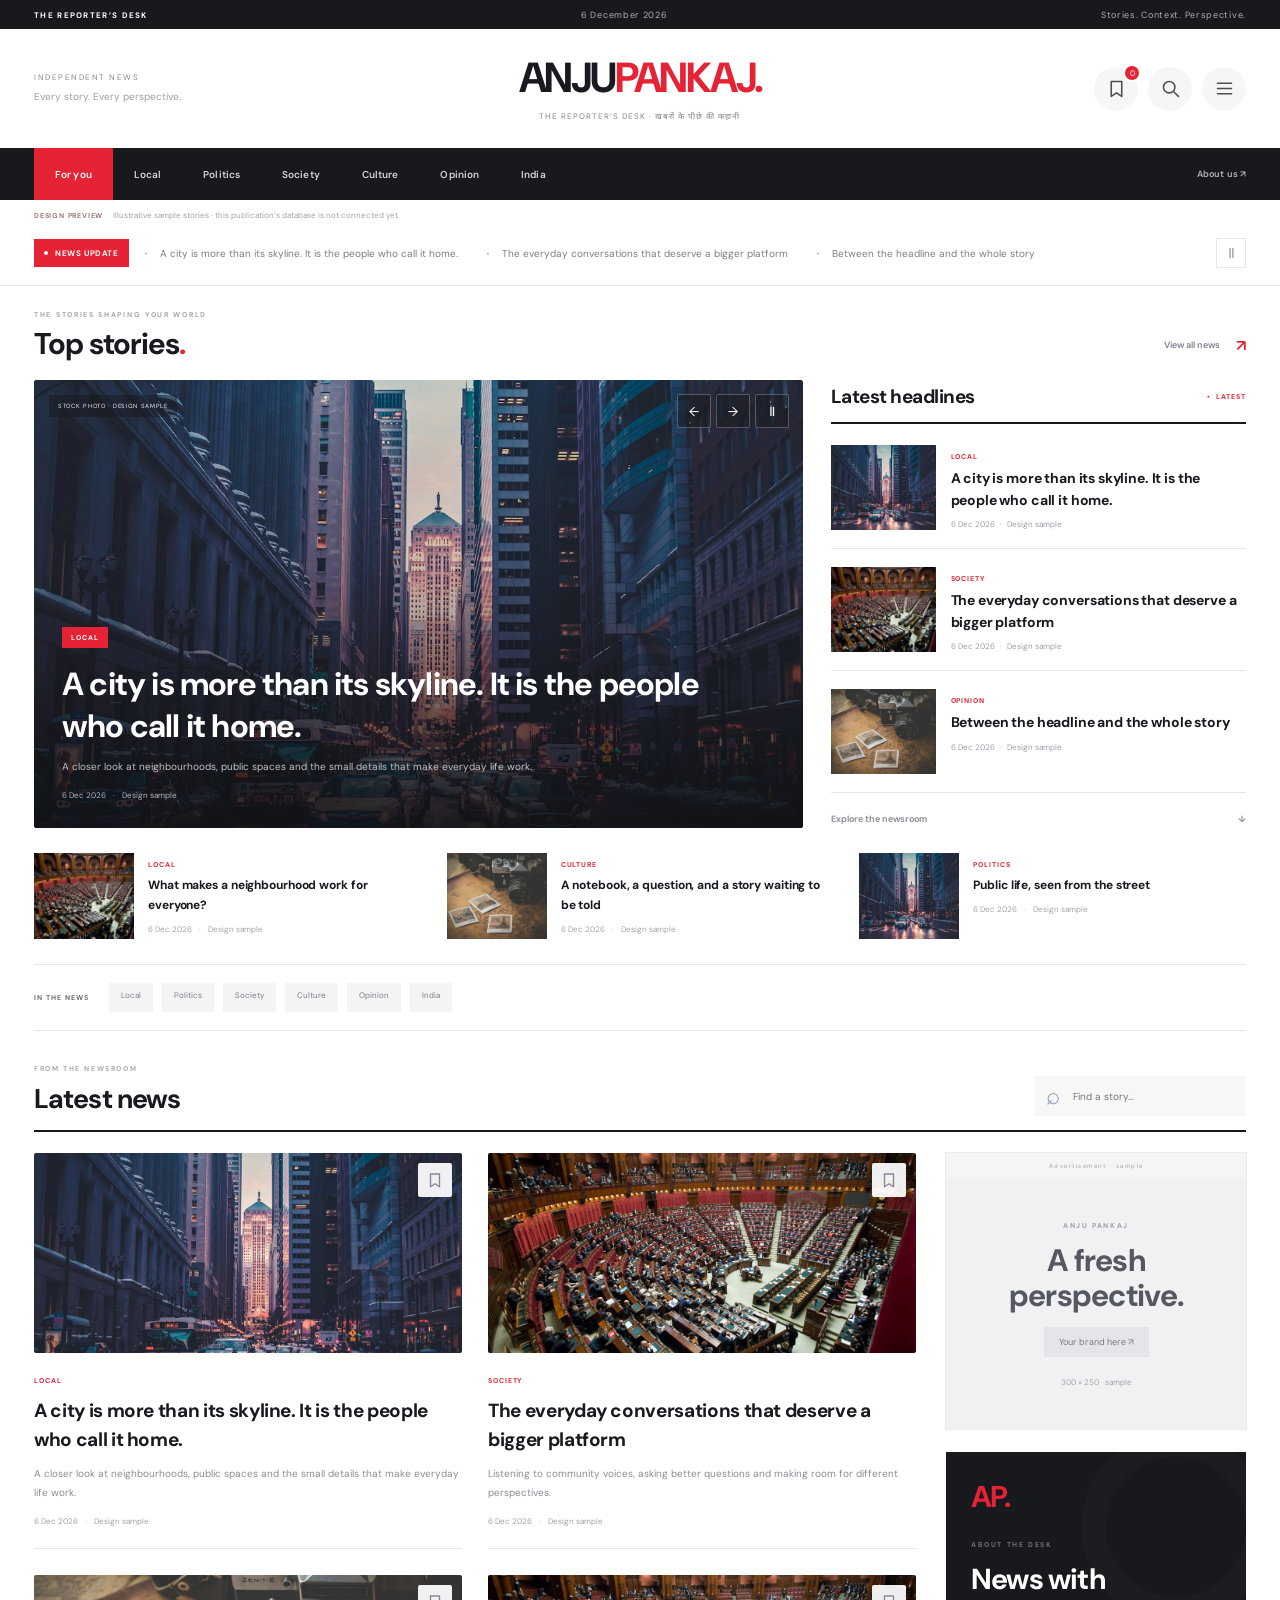
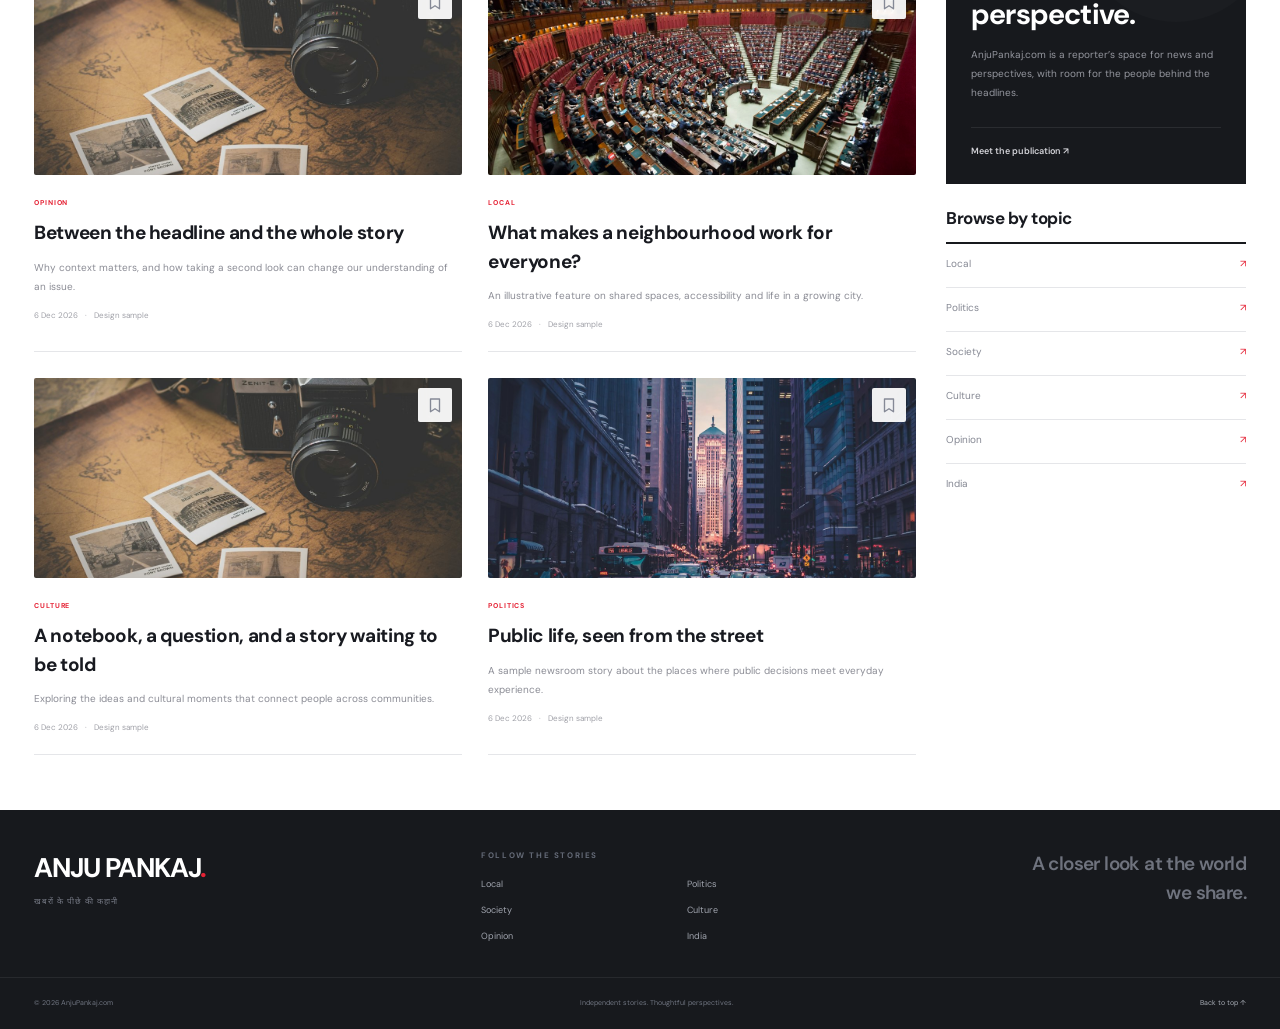
==== commit aa8c162d: "Redesign modern photo-led news portal with red charcoal masthead, headline thumbnails and supporting" ====
--- a/index.html
+++ b/index.html
@@ -1,14 +1,13 @@
-<!doctype html><html lang="en"><head><meta charset="utf-8"><meta name="viewport" content="width=device-width,initial-scale=1"><title>Anju Pankaj | The Reporter’s Desk</title><meta name="description" content="Anju Pankaj — news, perspectives and stories from the ground."><meta name="apple-mobile-web-app-capable" content="yes"><meta name="mobile-web-app-capable" content="yes"><meta name="theme-color" content="#182145"><link rel="icon" href="/favicon.svg"><link rel="stylesheet" href="/portal.css?v=2-mobile"></head><body>
+<!doctype html><html lang="en"><head><meta charset="utf-8"><meta name="viewport" content="width=device-width,initial-scale=1"><title>Anju Pankaj | The Reporter’s Desk</title><meta name="description" content="Anju Pankaj — news, perspectives and stories from the ground."><meta name="apple-mobile-web-app-capable" content="yes"><meta name="mobile-web-app-capable" content="yes"><meta name="theme-color" content="#17191d"><link rel="icon" href="/favicon.svg"><link rel="stylesheet" href="/portal.css?v=3-newsroom"></head><body>
 <div class="edition-bar"><div class="shell"><span>THE REPORTER’S DESK</span><time id="editionDate"></time><span class="edition-right">Stories. Context. Perspective.</span></div></div>
-<header class="app-header"><div class="shell masthead"><a class="brand" href="/" aria-label="Anju Pankaj home"><span class="brand-icon">AP<span>•</span></span><span class="brand-name">Anju Pankaj<small>NEWS • VOICES • PERSPECTIVES</small></span></a><div class="header-actions"><span class="edition-pill">THE REPORTER’S DESK</span><a class="icon-button header-saved" href="/?view=saved" aria-label="Saved stories"><svg viewBox="0 0 24 24" aria-hidden="true"><path d="M6 4h12v17l-6-4-6 4z"/></svg><span data-saved-count>0</span></a><button class="search-open icon-button" onclick="focusSearch()" aria-label="Search stories"><svg viewBox="0 0 24 24" aria-hidden="true"><circle cx="10.5" cy="10.5" r="6.5"/><path d="m16 16 5 5"/></svg></button><button class="icon-button topics-open" onclick="openTopics()" aria-label="Open topics"><svg viewBox="0 0 24 24" aria-hidden="true"><path d="M4 6h16M4 12h16M4 18h16"/></svg></button></div></div></header>
+<header class="app-header"><div class="shell masthead"><a class="brand" href="/" aria-label="Anju Pankaj home"><span class="brand-name">ANJU<span>PANKAJ</span><i>.</i><small>THE REPORTER’S DESK · खबरों के पीछे की कहानी</small></span></a><span class="masthead-kicker">INDEPENDENT NEWS<br><strong>Every story. Every perspective.</strong></span><div class="header-actions"><span class="edition-pill">THE REPORTER’S DESK</span><a class="icon-button header-saved" href="/?view=saved" aria-label="Saved stories"><svg viewBox="0 0 24 24" aria-hidden="true"><path d="M6 4h12v17l-6-4-6 4z"/></svg><span data-saved-count>0</span></a><button class="search-open icon-button" onclick="focusSearch()" aria-label="Search stories"><svg viewBox="0 0 24 24" aria-hidden="true"><circle cx="10.5" cy="10.5" r="6.5"/><path d="m16 16 5 5"/></svg></button><button class="icon-button topics-open" onclick="openTopics()" aria-label="Open topics"><svg viewBox="0 0 24 24" aria-hidden="true"><path d="M4 6h16M4 12h16M4 18h16"/></svg></button></div></div></header>
 <div class="nav-wrap"><nav class="shell navigation" aria-label="Categories"><div id="categoryNav"><a href="/" class="selected">For you</a></div><a href="#about" class="desk-link">About us ↗</a></nav></div>
 <div id="previewNotice" class="preview-note shell" hidden>DESIGN PREVIEW <span>Illustrative sample stories · this publication’s database is not connected yet.</span></div>
-<div class="shell ticker"><span class="live-label"><i></i> LATEST UPDATE</span><div id="recentLinks" class="ticker-links"></div><button id="tickerPause" type="button" onclick="toggleTicker()" aria-label="Pause recent headlines" aria-pressed="false">Ⅱ</button></div>
-<main class="shell" id="mainContent"><section class="desk-intro" id="deskIntro"><div><span class="eyebrow"><i></i> YOUR NEWS, IN FOCUS</span><h1>Stories that <em>matter to you.</em></h1><p>Your daily perspective. Straight from the reporter’s desk.</p></div><a class="today-button" href="#latest">Latest stories <span>↗</span></a></section>
-<section id="featuredSection" class="featured-layout" aria-label="Featured stories"><div id="featuredStory"></div><aside class="briefing"><div class="section-title"><h2>In the spotlight</h2><span class="live-dot">LATEST</span></div><div id="briefingPosts"></div><a class="text-link" href="#latest">Explore the newsroom <span>↓</span></a></aside></section>
-<div class="topic-strip"><span>Explore the stories</span><div id="topicLinks"></div></div>
-<section id="latest" class="latest-section"><div class="section-title large"><div><span class="eyebrow">FROM THE NEWSROOM</span><h2 id="feedTitle">Your news feed<span>.</span></h2></div><label class="search-box"><span aria-hidden="true">⌕</span><input id="search" type="search" inputmode="search" enterkeyhint="search" placeholder="Find a story…" aria-label="Search posts"></label></div><p id="feedState" role="status" aria-live="polite"></p><div class="news-layout"><div><div id="storyGrid" class="story-grid"></div><button id="loadMore" class="load-more" onclick="loadMoreStories()" hidden>More from the newsroom <span>↓</span></button></div><aside class="right-rail"><div id="homeAd"></div><div class="desk-card" id="about"><span class="monogram">ap.</span><span class="eyebrow">ABOUT THE DESK</span><h2>A fresh look.<br>A clear perspective.</h2><p>AnjuPankaj.com is a reporter’s space for news and perspectives, with room for the people behind the headlines.</p><a class="text-link" href="/?page=about">Meet the publication ↗</a></div><div class="rail-topics"><h3>Browse by topic</h3><div id="railCategories"></div></div></aside></div></section></main>
-<footer><div class="shell footer-main"><a class="footer-brand" href="/">Anju Pankaj<span>.</span><small>खबरों के पीछे की कहानी</small></a><div><span class="eyebrow">FOLLOW THE STORIES</span><nav id="footerCategories" aria-label="Footer categories"></nav></div><p>A closer look at the world<br>we share.</p></div><div class="shell footer-bottom"><span>© <span id="year"></span> AnjuPankaj.com</span><span>Independent stories. Thoughtful perspectives.</span><a href="#top" onclick="window.scrollTo({top:0,behavior:'smooth'});return false">Back to top ↑</a></div></footer>
+<div class="shell ticker"><span class="live-label"><i></i> NEWS UPDATE</span><div id="recentLinks" class="ticker-links"></div><button id="tickerPause" type="button" onclick="toggleTicker()" aria-label="Pause recent headlines" aria-pressed="false">Ⅱ</button></div>
+<main class="shell" id="mainContent"><section class="desk-intro" id="deskIntro"><div><span class="eyebrow">THE STORIES SHAPING YOUR WORLD</span><h1>Top stories<span>.</span></h1></div><a class="today-button" href="#latest">View all news <span>↗</span></a></section><section id="featuredSection" class="featured-layout" aria-label="Featured stories"><div id="featuredStory"></div><aside class="briefing"><div class="section-title"><h2>Latest headlines</h2><span class="live-dot">LATEST</span></div><div id="briefingPosts"></div><a class="text-link" href="#latest">Explore the newsroom <span>↓</span></a></aside></section>
+<section id="editorsPicks" class="editors-picks" aria-label="More top stories" hidden></section><div class="topic-strip"><span>IN THE NEWS</span><div id="topicLinks"></div></div>
+<section id="latest" class="latest-section"><div class="section-title large"><div><span class="eyebrow">FROM THE NEWSROOM</span><h2 id="feedTitle">Latest news<span>.</span></h2></div><label class="search-box"><span aria-hidden="true">⌕</span><input id="search" type="search" inputmode="search" enterkeyhint="search" placeholder="Find a story…" aria-label="Search posts"></label></div><p id="feedState" role="status" aria-live="polite"></p><div class="news-layout"><div><div id="storyGrid" class="story-grid"></div><button id="loadMore" class="load-more" onclick="loadMoreStories()" hidden>More from the newsroom <span>↓</span></button></div><aside class="right-rail"><div id="homeAd"></div><div class="desk-card" id="about"><span class="monogram">ap.</span><span class="eyebrow">ABOUT THE DESK</span><h2>News with<br>perspective.</h2><p>AnjuPankaj.com is a reporter’s space for news and perspectives, with room for the people behind the headlines.</p><a class="text-link" href="/?page=about">Meet the publication ↗</a></div><div class="rail-topics"><h3>Browse by topic</h3><div id="railCategories"></div></div></aside></div></section></main>
+<footer><div class="shell footer-main"><a class="footer-brand" href="/">ANJU PANKAJ<span>.</span><small>खबरों के पीछे की कहानी</small></a><div><span class="eyebrow">FOLLOW THE STORIES</span><nav id="footerCategories" aria-label="Footer categories"></nav></div><p>A closer look at the world<br>we share.</p></div><div class="shell footer-bottom"><span>© <span id="year"></span> AnjuPankaj.com</span><span>Independent stories. Thoughtful perspectives.</span><a href="#top" onclick="window.scrollTo({top:0,behavior:'smooth'});return false">Back to top ↑</a></div></footer>
 <nav class="bottom-nav" aria-label="Mobile navigation"><a href="/" data-bottom="home"><svg viewBox="0 0 24 24" aria-hidden="true"><path d="m3 10 9-7 9 7v11h-7v-7h-4v7H3z"/></svg><span>Home</span></a><button type="button" onclick="openTopics()" data-bottom="topics"><svg viewBox="0 0 24 24" aria-hidden="true"><rect x="3" y="3" width="7" height="7" rx="1"/><rect x="14" y="3" width="7" height="7" rx="1"/><rect x="3" y="14" width="7" height="7" rx="1"/><rect x="14" y="14" width="7" height="7" rx="1"/></svg><span>Topics</span></button><button type="button" onclick="focusSearch()" data-bottom="search"><svg viewBox="0 0 24 24" aria-hidden="true"><circle cx="10.5" cy="10.5" r="6.5"/><path d="m16 16 5 5"/></svg><span>Search</span></button><a href="/?view=saved" data-bottom="saved"><svg viewBox="0 0 24 24" aria-hidden="true"><path d="M6 4h12v17l-6-4-6 4z"/></svg><span>Saved <b data-saved-count>0</b></span></a></nav>
 <dialog id="topicsDialog" class="topics-dialog"><div class="dialog-grip"></div><header><div><span class="eyebrow">MAKE IT YOUR NEWS</span><h2>Explore topics</h2></div><button class="icon-button" onclick="closeTopics()" aria-label="Close topics">×</button></header><div id="topicsDialogLinks"></div><p>Choose a topic to browse its latest published stories.</p></dialog><div id="saveToast" class="save-toast" role="status" aria-live="polite"></div>
-<script src="/db-config.js"></script><script src="/media-urls.js"></script><script src="/db-client.js"></script><script src="/content-safe.js"></script><script src="/ads-render.js"></script><script src="/sample-content.js"></script><script src="/portal.js?v=2-mobile"></script></body></html>
+<script src="/db-config.js"></script><script src="/media-urls.js"></script><script src="/db-client.js"></script><script src="/content-safe.js"></script><script src="/ads-render.js"></script><script src="/sample-content.js?v=3-newsroom"></script><script src="/portal.js?v=3-newsroom"></script></body></html>
--- a/portal.css
+++ b/portal.css
@@ -7,3 +7,10 @@
 .featured-layout #featuredStory{height:100%}.featured-card{height:100%;min-height:425px}@media(max-width:850px){.featured-card{min-height:410px}}@media(max-width:650px){.featured-card{height:365px;min-height:365px}}
 .featured-layout>*{min-width:0}.briefing{min-width:0}.briefing #briefingPosts{min-width:0}@media(max-width:850px){.featured-layout{grid-template-columns:minmax(0,1fr)}}@media(max-width:650px){.today-button{display:flex;justify-content:center;align-items:center;gap:0;line-height:1}.briefing #briefingPosts{max-width:calc(100% + 36px)}}
 @media(max-width:360px){.right-rail .ad-wrap,.article-rail>.ad-wrap{width:300px;max-width:none;margin-left:calc((100% - 300px)/2);margin-right:calc((100% - 300px)/2)}}
+/* Modern newsroom edition — photo-led, bold typography, red / charcoal identity. */
+:root{--bg:#fff;--ink:#181a20;--muted:#777c85;--brand:#e52335;--navy:#17191d;--accent:#e52335;--line:#e5e6e9;--radius:4px}.edition-bar{background:#17191d;color:#aeb0b6}.edition-bar .shell{height:29px}.app-header{border-bottom:0}.masthead{height:119px;position:relative}.brand{position:absolute;left:50%;transform:translateX(-50%);text-align:center}.brand-name{font-size:42px;letter-spacing:-2.2px;font-weight:700;line-height:1}.brand-name>span{color:var(--brand)}.brand-name>i{font-style:normal;color:var(--brand)}.brand-name small{font-size:8px;letter-spacing:1px;color:#95969c;margin-top:13px;font-weight:500}.masthead-kicker{font-size:8px;letter-spacing:1.5px;color:#858991;line-height:2.2;display:block}.masthead-kicker strong{font-size:10px;font-weight:400;letter-spacing:0;color:#9b9ea6}.header-actions{margin-left:auto}.edition-pill{display:none}.icon-button{background:#f6f6f7;border-radius:50%;color:#4c4e55}.header-saved>span{background:var(--brand)}.nav-wrap{background:#17191d;border:0}.navigation{height:52px}.navigation #categoryNav{gap:0}.navigation a{color:#d5d5d8;border-radius:0;font-size:10px;letter-spacing:.1px;padding:18px 21px;min-height:52px}.navigation a.selected{background:var(--brand);box-shadow:none;color:#fff}.navigation .desk-link{color:#b3b5bd;font-size:9px}.preview-note{color:#9b7773;font-size:7px;padding-top:10px}.preview-note>span{font-size:8px;color:#a2a2a7}.ticker{margin-top:18px;margin-bottom:24px;border-bottom:1px solid var(--line);padding-bottom:17px;gap:15px}.live-label{background:var(--brand);color:#fff;font-size:8px;letter-spacing:.6px;padding:9px 10px;position:relative}.live-label i{background:#fff;width:4px;height:4px}.ticker-links{font-size:10px;color:#7b7d84}.ticker-links a:before{color:#c1c2c7}.ticker button{border-radius:0;color:#9a9ca3;background:#fff}.desk-intro{margin-bottom:20px;align-items:flex-end}.desk-intro .eyebrow{font-size:7px;letter-spacing:1.7px;color:#a5a6ac}.desk-intro h1{font-size:30px;font-weight:700;letter-spacing:-1.1px;margin:8px 0 0;line-height:1.1}.desk-intro h1>span{color:var(--brand)}.today-button{background:transparent;border:0;padding:0;gap:16px;color:#7f818a;font-size:9px;min-height:30px}.today-button>span{color:var(--brand);font-size:16px}.featured-layout{grid-template-columns:minmax(0,1.85fr) minmax(310px,1fr);gap:28px}.featured-card{border-radius:3px;height:100%;min-height:435px;background:#24252c}.featured-card:after{background:linear-gradient(0deg,#101115ed 0%,#11121630 58%,transparent 100%)}.featured-copy{left:28px;right:28px;bottom:28px}.featured-copy .category-label{background:var(--brand);border-radius:0;font-size:7px;padding:6px 9px}.featured-copy h2{font-size:31px;line-height:1.32;letter-spacing:-.8px;margin-top:15px;font-weight:700;max-width:95%}.featured-copy p{font-size:10px;color:#c0c1c8;line-height:1.8;max-width:92%}.featured-copy .meta{color:#b1b4bc;font-size:8px}.sample-label{font-size:6px;letter-spacing:.7px;border:0;background:#16171b75;border-radius:0;padding:7px 9px;top:15px;left:15px}.hero-controls{top:14px;right:14px;gap:5px}.hero-controls button{background:#17191d70;border-radius:2px;border:1px solid #ffffff40;height:34px;width:34px}.briefing{border:0;border-radius:0;padding:0;background:transparent}.briefing>.section-title{border-bottom:2px solid #17191d;padding:4px 0 13px;margin-bottom:3px}.section-title h2{font-size:19px;letter-spacing:-.5px}.live-dot{color:var(--brand);font-size:7px}.briefing #briefingPosts{display:block}.brief-item{grid-template-columns:105px minmax(0,1fr);padding:18px 0;border-bottom:1px solid var(--line);gap:15px;align-items:start}.brief-item:last-child{border-bottom:1px solid var(--line)}.brief-number{display:none}.brief-photo{display:block;width:105px;height:85px;overflow:hidden;background:#eef0f3}.brief-photo img{width:100%;height:100%;object-fit:cover}.brief-item .category-label{font-size:7px;color:var(--brand)}.brief-item h3{font-size:12px;line-height:1.65;font-weight:700;letter-spacing:-.15px;margin:5px 0 0;-webkit-line-clamp:3}.brief-item .meta{margin-top:8px;font-size:7px;gap:5px;color:#9d9fa7}.briefing>.text-link{color:#868891;font-size:9px;justify-content:space-between;padding-top:16px;min-height:35px}.editors-picks{display:grid;grid-template-columns:repeat(3,minmax(0,1fr));gap:26px;border-bottom:1px solid var(--line);padding:25px 0;margin-bottom:0}.pick-story{display:grid;grid-template-columns:100px minmax(0,1fr);gap:14px;min-width:0}.pick-image{height:86px;width:100px;overflow:hidden;background:#eceef1}.pick-image img{height:100%;width:100%;object-fit:cover}.pick-story .category-label{font-size:7px}.pick-story h3{font-size:11px;line-height:1.7;font-weight:700;letter-spacing:-.1px;margin:5px 0;display:-webkit-box;-webkit-line-clamp:3;-webkit-box-orient:vertical;overflow:hidden}.pick-story .meta{font-size:7px;line-height:1.6;margin-top:7px;color:#a3a4ac}.topic-strip{margin:0 0 33px;padding:18px 0;border-bottom:1px solid var(--line);gap:20px}.topic-strip>span{font-size:7px;letter-spacing:1px;color:#686c76;font-weight:700}.topic-strip a{padding:7px 12px;background:#f4f4f5;color:#7a7d87;border-radius:0;font-size:8px;min-height:29px}.large{border-bottom:2px solid #17191d;padding-bottom:14px;margin-bottom:21px}.large .eyebrow{color:#aaaab0;font-size:7px}.large h2{font-size:27px;letter-spacing:-.9px}.search-box{border-radius:0;background:#f7f7f8;border:0;min-height:38px;padding:8px 12px}.search-box input{font-size:10px;width:165px}.news-layout{gap:30px}.story-grid{gap:26px}.story-card{border:0;border-bottom:1px solid var(--line);border-radius:0;padding:0 0 22px;background:white}.story-image{margin:0 0 16px;height:200px;border-radius:2px}.story-card .category-label{font-size:7px}.story-card h3{font-size:18px;line-height:1.5;font-weight:700;letter-spacing:-.35px;margin:10px 0}.story-card p{font-size:10px;color:#8b8c95;line-height:1.9}.story-card .meta{font-size:8px;color:#a0a1a8;margin-top:14px}.save-story{top:10px;right:10px;border-radius:2px;box-shadow:none;background:#ffffffed;color:#858996;width:34px;height:34px}.save-story.is-saved{background:var(--brand);color:#fff}.save-story.is-saved svg{fill:#fff;stroke:#fff}.ad-wrap{background:#f5f5f6;outline:1px solid #ececef;border-radius:0}.ad-label{color:#a5a6ad;font-size:6px;padding:9px 0}.rail-ad{background:#f1f1f3;color:#555863}.rail-ad .eyebrow{color:#9b9da9;font-size:7px}.rail-ad strong{font-size:31px;line-height:1.1;letter-spacing:-.7px}.rail-ad em{background:#e5e5e9;color:#757985;border-radius:0;font-size:9px;padding:9px 15px}.rail-ad .size{color:#a1a3ad}.desk-card{background:#17191d;border-radius:0;padding:25px}.desk-card:after{border-color:#ffffff04}.desk-card .monogram{font-size:30px;color:var(--brand);letter-spacing:-2px;text-transform:uppercase}.desk-card .eyebrow{color:#6d717d}.desk-card h2{font-size:29px;letter-spacing:-.8px;line-height:1.2}.desk-card p{color:#94969e;line-height:1.9}.desk-card .text-link{color:#d2d2d7;font-size:9px}.rail-topics{padding:0;border:0;border-radius:0}.rail-topics h3{font-size:17px;border-bottom:2px solid #17191d;padding-bottom:13px;margin:0}.rail-topics a{padding:13px 0;font-size:10px;border-bottom:1px solid var(--line);color:#858893}.rail-topics a>span{color:var(--brand)}.load-more{border-radius:0;font-size:10px;background:#f6f6f7;color:#757a85;border:1px solid #e5e6eb}.load-more>span{color:var(--brand)}.article-page{border:0;border-radius:0;padding:0}.article-page h1{font-size:40px;line-height:1.3;letter-spacing:-1.1px}.article-hero{border-radius:0;max-height:520px}.article-body{color:#555a66}.article-body img{border-radius:0}.article-body blockquote{background:#f7f7f8}.article-tags a{border-radius:0;background:#f3f3f5;color:#838795}.article-actions .save-story{background:#f1f1f3;color:#727986}.article-actions .save-story.is-saved{background:var(--brand);color:white}.empty-state{border-radius:0;background:#f8f8f9;border:1px solid var(--line)}.empty-state .text-link{color:var(--brand)}.about-page{border:1px solid var(--line);border-radius:0}.no-image{background:#eeeef0;color:#b1b3bc}footer{background:#17191d;color:#fff;border:0;margin-top:55px}.footer-main{padding-top:40px;padding-bottom:35px}.footer-brand{font-size:27px;letter-spacing:-1px}.footer-brand small{color:#737782;font-size:8px}.footer-main .eyebrow{color:#656b78}.footer-main nav{color:#a1a5af;font-size:9px}.footer-main>p{color:#6f737e;font-size:19px}.footer-bottom{border-color:#ffffff12;color:#717682;font-size:7px}.footer-bottom>a{color:#aaafb8}.topics-dialog{border-radius:8px;color:var(--ink)}.topics-dialog #topicsDialogLinks a{background:#f8f8f9;border-color:#e9e9ed}.topic-symbol{background:#fcebef;color:var(--brand)}.save-toast{background:#17191d}.bottom-nav b{background:#fbe9ec}.topics-dialog::backdrop{background:#17191d99}.topics-dialog #topicsDialogLinks a>span:last-child{color:#a8a9b1}
+@media(max-width:1100px){.brand-name{font-size:36px}.featured-layout{grid-template-columns:minmax(0,1.65fr) minmax(300px,1fr);gap:24px}.brief-item{grid-template-columns:90px minmax(0,1fr);gap:12px}.brief-photo{width:90px;height:82px}.featured-copy h2{font-size:27px}.pick-story{grid-template-columns:85px 1fr;gap:12px}.pick-image{width:85px;height:88px}.pick-story h3{font-size:10px}.story-image{height:180px}.story-card h3{font-size:17px}.masthead-kicker{font-size:7px}.masthead-kicker strong{font-size:9px}}
+@media(max-width:850px){.masthead-kicker{display:none}.brand{position:static;transform:none;text-align:left}.masthead{height:100px}.brand-name{font-size:35px}.brand-name small{font-size:7px}.featured-layout{grid-template-columns:minmax(0,1.4fr) minmax(260px,1fr);gap:21px}.featured-copy{left:22px;right:22px;bottom:24px}.featured-copy h2{font-size:25px}.featured-card{min-height:415px}.briefing{padding:0}.briefing #briefingPosts{display:block}.brief-item{display:grid;grid-template-columns:80px 1fr;gap:11px;padding:16px 0}.brief-photo{width:80px;height:74px}.brief-item h3{font-size:11px;-webkit-line-clamp:3}.brief-item .meta{display:flex;flex-wrap:wrap;font-size:6px;gap:4px}.editors-picks{gap:18px}.pick-story{display:block}.pick-image{width:100%;height:105px;margin-bottom:12px}.pick-story h3{font-size:11px}.story-grid{gap:23px}.story-image{height:210px}.right-rail{display:grid;grid-template-columns:300px minmax(0,1fr);gap:23px}.article-page h1{font-size:34px}.footer-main{gap:25px}}
+@media(max-width:650px){html{scroll-padding-top:128px}.app-header{background:#fff;border-bottom:0}.masthead{height:73px;gap:12px}.brand-name{font-size:25px;letter-spacing:-1.4px}.brand-name small{font-size:5.7px;margin-top:9px;letter-spacing:.5px}.header-actions{gap:5px}.header-actions .icon-button{background:#f5f5f6;width:37px;min-width:37px;height:39px;border-radius:50%}.header-actions svg{width:18px;height:18px}.nav-wrap{top:73px;background:#17191d}.navigation{height:49px;padding-left:0;padding-right:0}.navigation #categoryNav{padding-right:0;gap:0}.navigation a{font-size:10px;padding:15px 19px;min-height:49px;border-radius:0;background:transparent;color:#cccdd2}.navigation a.selected{background:var(--brand);color:#fff}.preview-note{padding-top:9px;font-size:6px;letter-spacing:.8px;line-height:1.6}.preview-note>span{font-size:7px;margin-top:1px;color:#a8a9ae}.ticker{margin-top:14px;margin-bottom:20px;gap:10px;padding-bottom:13px;min-height:26px}.live-label{font-size:6px;letter-spacing:.4px;padding:9px 7px;gap:5px;flex-shrink:0}.live-label i{width:3px;height:3px}.ticker-links{font-size:8px}.ticker button{width:27px;height:27px;border-radius:0}.desk-intro{margin-bottom:16px;align-items:flex-end}.desk-intro .eyebrow{font-size:6px;letter-spacing:1.2px}.desk-intro h1{font-size:27px;letter-spacing:-1px;margin:7px 0 0}.today-button{display:flex;width:auto;min-height:25px;height:auto;gap:10px;font-size:8px;line-height:1;margin:0 0 2px}.today-button>span{font-size:14px}.featured-layout{display:flex;flex-direction:column;gap:25px}.featured-layout #featuredStory{height:auto;min-width:0}.featured-card{height:360px;min-height:360px;border-radius:2px}.featured-copy{left:20px;right:20px;bottom:24px}.featured-copy h2{font-size:25px;line-height:1.32;font-weight:700;letter-spacing:-.65px;margin:12px 0 10px}.featured-copy p{font-size:9px;line-height:1.8;-webkit-line-clamp:2;max-width:100%;color:#bfc1cb}.featured-copy .meta{font-size:7px;color:#b9bdc8}.featured-copy .category-label{font-size:6px;padding:6px 9px;border-radius:0}.sample-label{font-size:5.5px;letter-spacing:.5px;left:13px;top:15px;max-width:120px;padding:6px 7px;background:#17191d70}.hero-controls{right:12px;top:12px;gap:5px}.hero-controls button{width:34px;height:34px;border-radius:2px}.briefing{padding:0;background:transparent;border:0;border-radius:0}.briefing>.section-title{padding-bottom:11px;margin-bottom:0}.section-title h2{font-size:18px}.live-dot{font-size:6px}.briefing #briefingPosts{display:block;overflow:visible;margin:0;padding:0;max-width:100%}.brief-item{display:grid;grid-template-columns:102px minmax(0,1fr);gap:15px;padding:16px 0;border:0;border-bottom:1px solid var(--line);border-radius:0;min-height:0;background:white;align-items:start}.brief-photo{height:82px;width:102px;overflow:hidden}.brief-item .category-label{font-size:6px}.brief-item h3{font-size:12px;font-weight:700;line-height:1.6;-webkit-line-clamp:3;margin:6px 0}.brief-item .meta{font-size:6.5px;line-height:1.8;margin-top:7px;display:flex;flex-wrap:wrap;gap:5px}.briefing>.text-link{display:flex;padding-top:14px;min-height:35px;font-size:8px;justify-content:space-between}.editors-picks{grid-template-columns:repeat(2,minmax(0,1fr));gap:18px;padding:23px 0}.pick-story:nth-child(n+3){display:none}.pick-image{height:110px;margin-bottom:12px;width:100%}.pick-story h3{font-size:11px;line-height:1.65;margin:7px 0}.pick-story .category-label{font-size:6px}.pick-story .meta{font-size:6px;line-height:1.7;flex-wrap:wrap;gap:4px;margin-top:6px}.topic-strip{margin:0 0 29px;padding:16px 0;display:flex;gap:14px}.topic-strip>span{font-size:6px;letter-spacing:.6px}.topic-strip>div{margin:0;gap:7px}.topic-strip a{font-size:7px;padding:8px 11px;background:#f2f2f4;min-height:27px;border-radius:0}.large{padding-bottom:13px;margin-bottom:19px}.large .eyebrow{font-size:6px}.large h2{font-size:24px;letter-spacing:-.8px;margin:7px 0 0}.search-box{margin-top:17px;min-height:44px;border:1px solid #eeeef1;background:#f9f9fa;padding:9px 12px;border-radius:0}.search-box input{font-size:16px}.search-box input::placeholder{font-size:10px}.story-grid{display:flex;gap:0}.story-card{grid-template-columns:105px minmax(0,1fr);grid-template-rows:auto auto auto;padding:16px 0;gap:0 15px;border:0;border-bottom:1px solid var(--line);border-radius:0;min-height:143px;background:white}.story-image{height:105px;width:105px;margin:0;border-radius:1px;align-self:center}.story-card .category-label{font-size:6px;line-height:1.7;margin-right:28px;align-self:start}.story-card h3{font-size:12px;line-height:1.7;letter-spacing:-.1px;margin:7px 0;font-weight:700;-webkit-line-clamp:3}.story-card .meta{font-size:6.5px;margin-top:3px;gap:4px;line-height:1.8;color:#969aa5}.save-story{width:30px;height:30px;border-radius:0;right:0;top:12px;background:#fff;color:#aaaeba}.save-story svg{width:15px;height:15px}.save-story.is-saved{background:#fff0f2;color:var(--brand)}.save-story.is-saved svg{fill:var(--brand);stroke:var(--brand)}.right-rail{display:flex;gap:25px;margin-top:29px}.desk-card{padding:25px;border-radius:0}.desk-card h2{font-size:28px;letter-spacing:-.7px}.desk-card .monogram{font-size:28px}.rail-topics{padding:0;border:0;border-radius:0}.rail-topics h3{font-size:17px}.rail-topics a{font-size:11px;min-height:44px}.rail-topics>div{display:block}.load-more{border-radius:0;min-height:45px;font-size:9px}.bottom-nav{background:#fffffff7;border-top:1px solid #e9e9ed;box-shadow:0 -3px 20px #17191d08;padding-left:10px;padding-right:10px}.bottom-nav>a,.bottom-nav>button{border-radius:0;color:#9b9eaa;font-size:8px}.bottom-nav .active{color:var(--brand);background:#fff3f4}.bottom-nav b{background:#ffe5e9;color:#cf4f5e}.bottom-nav svg{width:20px;height:20px}.topics-dialog{border-radius:17px 17px 0 0}.topics-dialog #topicsDialogLinks a{border-radius:8px;background:#fafafa;border-color:#e9e9ed}.topic-symbol{border-radius:7px}.topics-dialog .icon-button{background:#f5f5f6}.topics-dialog h2{font-size:23px}.topics-dialog>p{color:#a0a2ad}.save-toast{border-radius:4px;background:#17191d}.article-layout{margin-top:22px}.article-page{padding:0;border:0;border-radius:0}.article-page h1{font-size:29px;line-height:1.4;letter-spacing:-.7px}.article-actions .meta{font-size:7px}.article-hero{border-radius:0;max-height:420px}.article-body{font-size:16px;line-height:1.95;color:#5e626d}.article-rail{margin-top:27px}.article-tags a{border-radius:0;min-height:39px;font-size:9px}.about-page{padding:25px 21px;border:1px solid var(--line);border-radius:0}.empty-state{border-radius:0;padding:26px 20px}.empty-state h2{font-size:21px}footer{margin-top:35px}.footer-main{padding-top:32px;padding-bottom:30px}.footer-brand{font-size:26px}.footer-brand small{color:#818693}.footer-main .eyebrow{font-size:6px;color:#6b707d}.footer-main nav{font-size:9px;color:#a7acb6}.footer-bottom{font-size:7px;padding-top:16px;padding-bottom:19px}.footer-bottom>a{color:#a9afb9}}
+@media(max-width:360px){.brand-name{font-size:22px;letter-spacing:-1.3px}.brand-name small{font-size:4.9px;letter-spacing:.2px}.masthead{gap:8px}.header-actions{gap:3px}.header-actions .icon-button{height:36px;width:34px;min-width:34px}.navigation{padding:0}.navigation #categoryNav{padding:0}.navigation a{padding:15px 17px;font-size:9px}.featured-copy{left:17px;right:17px}.featured-copy h2{font-size:23px}.featured-card{height:350px;min-height:350px}.brief-item{grid-template-columns:90px minmax(0,1fr);gap:13px}.brief-photo{width:90px;height:78px}.brief-item h3{font-size:11px}.story-card{grid-template-columns:90px minmax(0,1fr);gap:0 12px}.story-image{width:90px;height:100px}.story-card h3{font-size:11.5px}.pick-image{height:100px}.pick-story h3{font-size:10px}.sample-label{max-width:112px;font-size:5px}.hero-controls{gap:4px}.hero-controls button{width:32px;height:32px}.topic-strip{gap:10px}.topic-strip>span{font-size:5.5px}.topic-strip a{font-size:7px}.ticker{gap:8px}.live-label{font-size:5.5px;padding:9px 6px}}
+@media(min-width:851px){.brief-item h3{font-size:14px;line-height:1.55}.pick-story h3{font-size:12px;line-height:1.65}.brief-item .meta,.pick-story .meta{font-size:8px}.featured-copy h2{font-size:32px}.story-card h3{font-size:19px}}@media(max-width:650px){.brief-item h3{font-size:13px;line-height:1.6}.pick-story h3{font-size:12px;line-height:1.6}.story-card h3{font-size:13px;line-height:1.65}.brief-item .meta,.story-card .meta{font-size:7.5px}.pick-story .meta{font-size:7px}}@media(max-width:360px){.brief-item h3{font-size:12px}.story-card h3{font-size:12px}.pick-story h3{font-size:11px}}
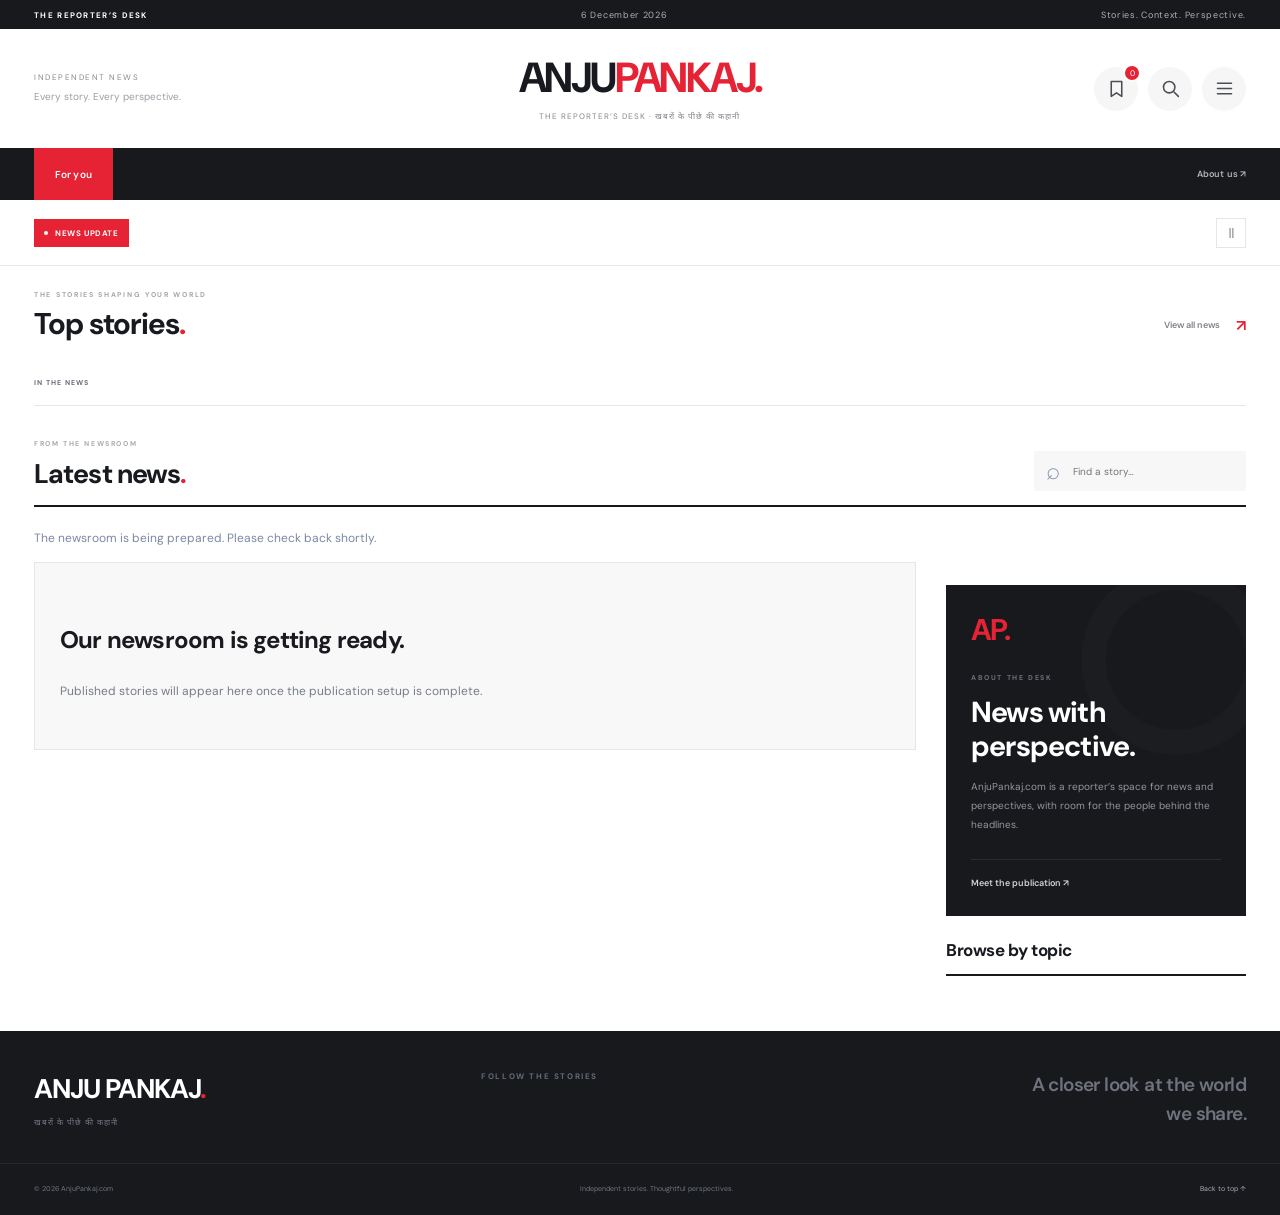
==== commit 62d48c6f: "Configure dedicated AnjuPankaj Supabase project and guard login until CMS setup is installed" ====
--- a/index.html
+++ b/index.html
@@ -10,4 +10,4 @@
 <footer><div class="shell footer-main"><a class="footer-brand" href="/">ANJU PANKAJ<span>.</span><small>खबरों के पीछे की कहानी</small></a><div><span class="eyebrow">FOLLOW THE STORIES</span><nav id="footerCategories" aria-label="Footer categories"></nav></div><p>A closer look at the world<br>we share.</p></div><div class="shell footer-bottom"><span>© <span id="year"></span> AnjuPankaj.com</span><span>Independent stories. Thoughtful perspectives.</span><a href="#top" onclick="window.scrollTo({top:0,behavior:'smooth'});return false">Back to top ↑</a></div></footer>
 <nav class="bottom-nav" aria-label="Mobile navigation"><a href="/" data-bottom="home"><svg viewBox="0 0 24 24" aria-hidden="true"><path d="m3 10 9-7 9 7v11h-7v-7h-4v7H3z"/></svg><span>Home</span></a><button type="button" onclick="openTopics()" data-bottom="topics"><svg viewBox="0 0 24 24" aria-hidden="true"><rect x="3" y="3" width="7" height="7" rx="1"/><rect x="14" y="3" width="7" height="7" rx="1"/><rect x="3" y="14" width="7" height="7" rx="1"/><rect x="14" y="14" width="7" height="7" rx="1"/></svg><span>Topics</span></button><button type="button" onclick="focusSearch()" data-bottom="search"><svg viewBox="0 0 24 24" aria-hidden="true"><circle cx="10.5" cy="10.5" r="6.5"/><path d="m16 16 5 5"/></svg><span>Search</span></button><a href="/?view=saved" data-bottom="saved"><svg viewBox="0 0 24 24" aria-hidden="true"><path d="M6 4h12v17l-6-4-6 4z"/></svg><span>Saved <b data-saved-count>0</b></span></a></nav>
 <dialog id="topicsDialog" class="topics-dialog"><div class="dialog-grip"></div><header><div><span class="eyebrow">MAKE IT YOUR NEWS</span><h2>Explore topics</h2></div><button class="icon-button" onclick="closeTopics()" aria-label="Close topics">×</button></header><div id="topicsDialogLinks"></div><p>Choose a topic to browse its latest published stories.</p></dialog><div id="saveToast" class="save-toast" role="status" aria-live="polite"></div>
-<script src="/db-config.js"></script><script src="/media-urls.js"></script><script src="/db-client.js"></script><script src="/content-safe.js"></script><script src="/ads-render.js"></script><script src="/sample-content.js?v=3-newsroom"></script><script src="/portal.js?v=3-newsroom"></script></body></html>
+<script src="/db-config.js?v=20261029-connected"></script><script src="/media-urls.js"></script><script src="/db-client.js"></script><script src="/content-safe.js"></script><script src="/ads-render.js"></script><script src="/sample-content.js?v=3-newsroom"></script><script src="/portal.js?v=20261029-connected"></script></body></html>
